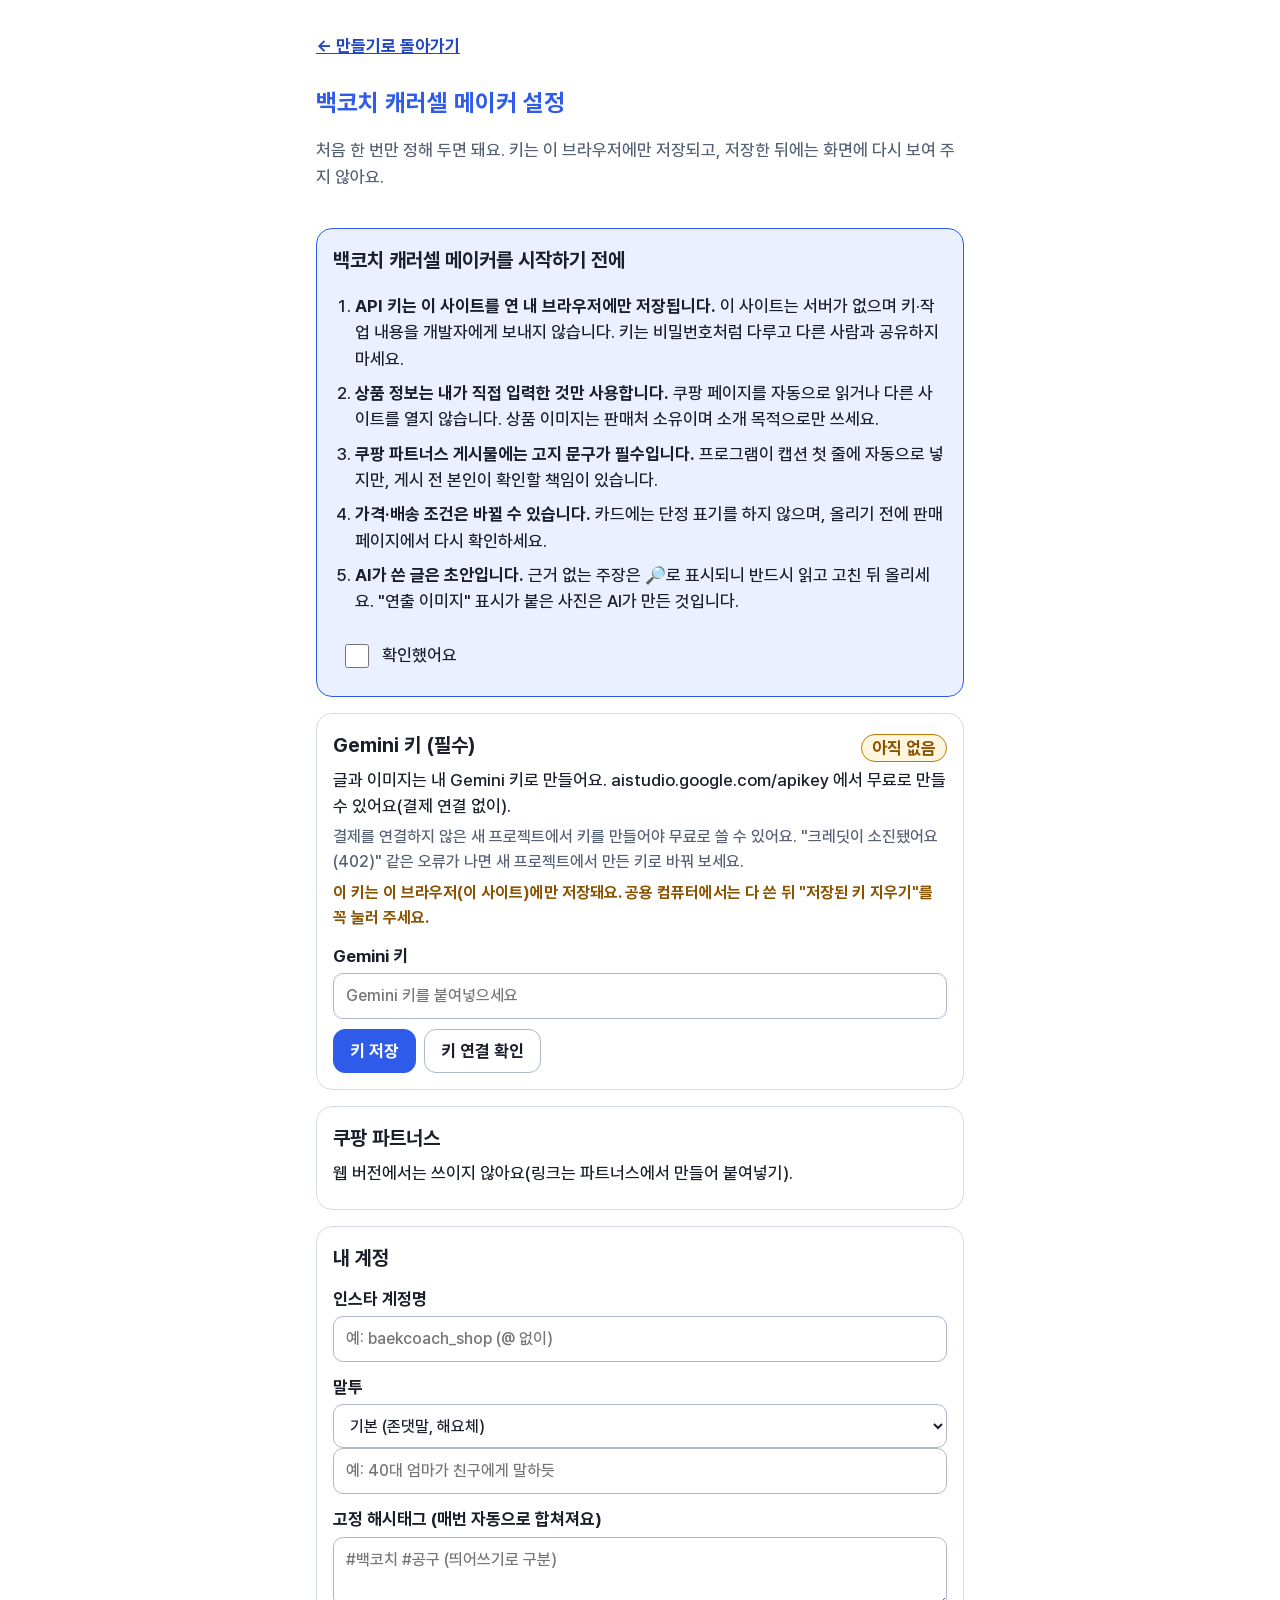
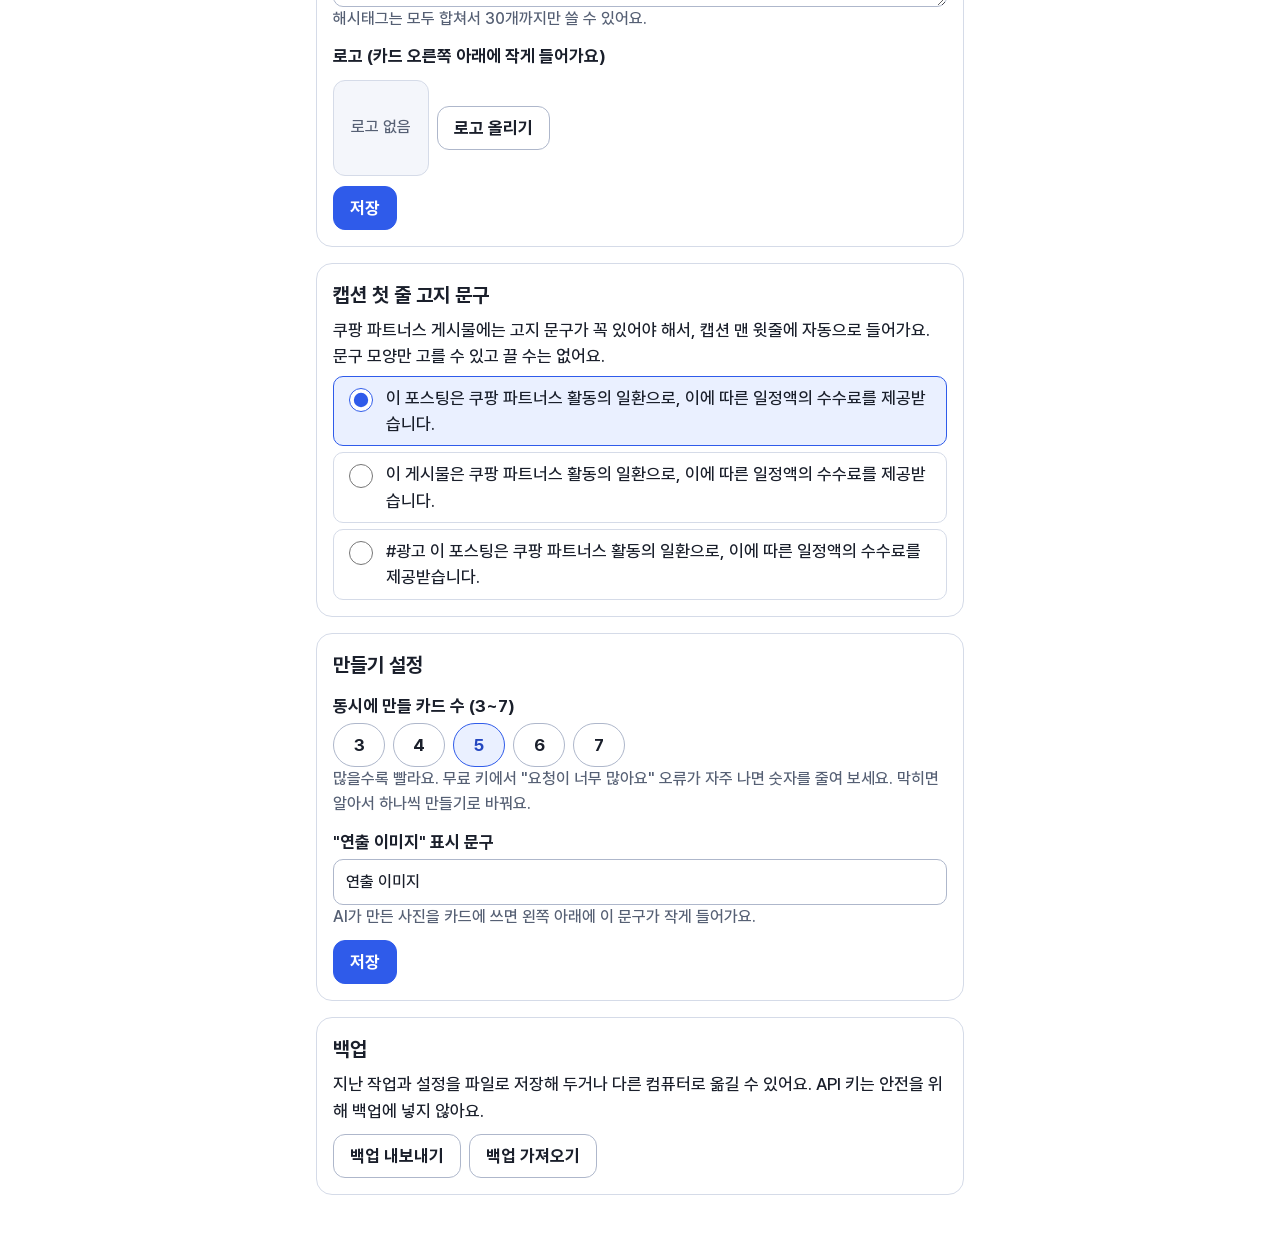
==== settings.html @ 8edfb09d "웹 버전 배포 2026-10-26 15:02" ====
<!doctype html>
<html lang="ko">
<head>
  <meta charset="utf-8">
  <meta name="viewport" content="width=device-width, initial-scale=1">
  <title>백코치 캐러셀 메이커 — 설정</title>
  <meta name="description" content="백코치 캐러셀 메이커 설정: Gemini 키, 계정명, 말투, 고정 해시태그, 백업.">
  <link rel="icon" type="image/png" href="icons/128.png">
  <link rel="stylesheet" href="options.css">
</head>
<body>
  <main id="options">
    <h1>백코치 캐러셀 메이커 설정</h1>
    <p class="muted" id="intro">처음 한 번만 정해 두면 돼요. 키는 이 브라우저에만 저장되고, 저장한 뒤에는 화면에 다시 보여 주지 않아요.</p>
    <div id="alerts" aria-live="assertive"></div>
    <section class="panel" id="notice-section" aria-label="처음 읽어 주세요"></section>
    <section class="panel" id="gemini-section" aria-labelledby="gemini-h"></section>
    <section class="panel" id="coupang-section" aria-labelledby="coupang-h"></section>
    <section class="panel" id="account-section" aria-labelledby="account-h"></section>
    <section class="panel" id="disclosure-section" aria-labelledby="disclosure-h"></section>
    <section class="panel" id="make-section" aria-labelledby="make-h"></section>
    <section class="panel" id="backup-section" aria-labelledby="backup-h"></section>
  </main>
  <script src="chrome-shim.js"></script>
  <script type="module" src="background.js"></script>
  <script type="module" src="options.js"></script>
</body>
</html>
---- options.css ----
/* 옵션 페이지 스타일 — 글자 16px 이상, 버튼 44px 이상, 흰 바탕 + 브랜드색 */
@font-face { font-family: "Pretendard"; font-weight: 500; src: url("fonts/Pretendard-Medium.woff2") format("woff2"); }
@font-face { font-family: "Pretendard"; font-weight: 700; src: url("fonts/Pretendard-Bold.woff2") format("woff2"); }
:root { --brand: #2F5BEA; --brand-dark: #2447c0; --brand-soft: #eaf0ff; --ink: #1a1f2b; --muted: #566074; --line: #d5dbe8; --soft: #f4f6fb; --danger: #b42318; --danger-bg: #fff1f0; --warn: #8a5300; --warn-bg: #fff6e0; --ok: #12703a; --ok-bg: #eaf8ef; }
* { box-sizing: border-box; }
html, body { margin: 0; background: #fff; color: var(--ink); font: 500 17px/1.55 "Pretendard", "Apple SD Gothic Neo", "Malgun Gothic", sans-serif; overflow-wrap: anywhere; }
main { max-width: 680px; margin: 0 auto; padding: 24px 16px 60px; display: flex; flex-direction: column; gap: 16px; }
h1 { font-size: 24px; margin: 0; color: var(--brand); }
h2 { font-size: 20px; margin: 0 0 6px; }
h3 { font-size: 18px; margin: 12px 0 4px; }
p { margin: 0 0 6px; }
button { font: inherit; color: inherit; }
button:focus-visible, input:focus-visible, textarea:focus-visible, select:focus-visible, summary:focus-visible { outline: 3px solid #2F5BEA88; outline-offset: 2px; }
.muted { color: var(--muted); }
.small { font-size: 16px; }
.panel { border: 1.5px solid var(--line); border-radius: 16px; padding: 16px; }
.panel.attention { border-color: var(--brand); background: var(--brand-soft); }
.label { display: block; font-weight: 700; margin: 12px 0 4px; }
.input { display: block; width: 100%; min-height: 44px; padding: 10px 12px; border: 1.5px solid #aeb7cb; border-radius: 10px; font: 500 16px/1.5 "Pretendard", "Apple SD Gothic Neo", "Malgun Gothic", sans-serif; color: var(--ink); background: #fff; }
select.input { padding-right: 8px; }
.btn { display: inline-flex; align-items: center; justify-content: center; min-height: 44px; min-width: 44px; padding: 8px 16px; border: 1.5px solid #aeb7cb; border-radius: 12px; background: #fff; font-weight: 700; cursor: pointer; }
.btn:hover:not(:disabled) { background: var(--soft); }
.btn:disabled { opacity: .55; cursor: not-allowed; }
.btn-primary { background: var(--brand); border-color: var(--brand); color: #fff; }
.btn-primary:hover:not(:disabled) { background: var(--brand-dark); }
.btn-row { display: flex; flex-wrap: wrap; gap: 8px; margin-top: 10px; align-items: center; }
.badge { display: inline-flex; align-items: center; min-height: 28px; padding: 0 10px; border-radius: 999px; font-weight: 700; border: 1.5px solid var(--line); background: var(--soft); }
.badge-ok { color: var(--ok); border-color: var(--ok); background: var(--ok-bg); }
.badge-no { color: var(--warn); border-color: #c77700; background: var(--warn-bg); }
.field-head { display: flex; align-items: center; gap: 10px; justify-content: space-between; flex-wrap: wrap; }
.status { margin-top: 8px; font-weight: 700; }
.status.ok { color: var(--ok); }
.status.bad { color: var(--danger); }
.result-box { margin-top: 10px; padding: 10px 12px; border: 1.5px solid var(--ok); border-radius: 10px; background: var(--ok-bg); }
.error-box { margin-top: 10px; padding: 10px 12px; border: 1.5px solid var(--danger); border-left-width: 6px; border-radius: 10px; background: var(--danger-bg); }
.error-head { display: flex; justify-content: space-between; gap: 8px; align-items: flex-start; }
.error-where { color: var(--muted); }
pre.raw { white-space: pre-wrap; overflow: auto; max-height: 220px; background: #fff; border: 1px solid var(--line); padding: 8px; border-radius: 8px; font: 500 16px/1.4 ui-monospace, Menlo, Consolas, monospace; }
details { margin: 6px 0; }
summary { cursor: pointer; font-weight: 700; min-height: 44px; display: flex; align-items: center; }
.notice-list { padding-left: 22px; display: flex; flex-direction: column; gap: 8px; }
.check-row { display: flex; align-items: center; gap: 10px; min-height: 48px; padding: 4px 8px; border-radius: 10px; cursor: pointer; }
.check-row input[type=checkbox], .check-row input[type=radio] { width: 24px; height: 24px; flex: none; accent-color: var(--brand); }
.radio-list { display: flex; flex-direction: column; gap: 6px; }
.radio-list .check-row { border: 1.5px solid var(--line); align-items: flex-start; padding: 8px 10px; }
.radio-list .check-row:has(input:checked) { border-color: var(--brand); background: var(--brand-soft); }
.seg { display: flex; gap: 8px; flex-wrap: wrap; }
.seg label { display: inline-flex; }
.seg input { position: absolute; opacity: 0; pointer-events: none; }
.seg span { display: inline-flex; align-items: center; justify-content: center; min-width: 52px; min-height: 44px; padding: 6px 14px; border: 1.5px solid #aeb7cb; border-radius: 999px; font-weight: 700; cursor: pointer; }
.seg input:checked + span { background: var(--brand-soft); border-color: var(--brand); color: var(--brand-dark); }
.seg input:focus-visible + span { outline: 3px solid #2F5BEA88; outline-offset: 2px; }
.logo-preview { width: 96px; height: 96px; border: 1.5px solid var(--line); border-radius: 12px; display: flex; align-items: center; justify-content: center; background: var(--soft); overflow: hidden; }
.logo-preview img { max-width: 100%; max-height: 100%; object-fit: contain; }

.back-link { display: inline-flex; align-items: center; min-height: 44px; font-weight: 700; color: var(--brand-dark); }
.warn-line { color: var(--warn); font-weight: 700; margin: 6px 0; }
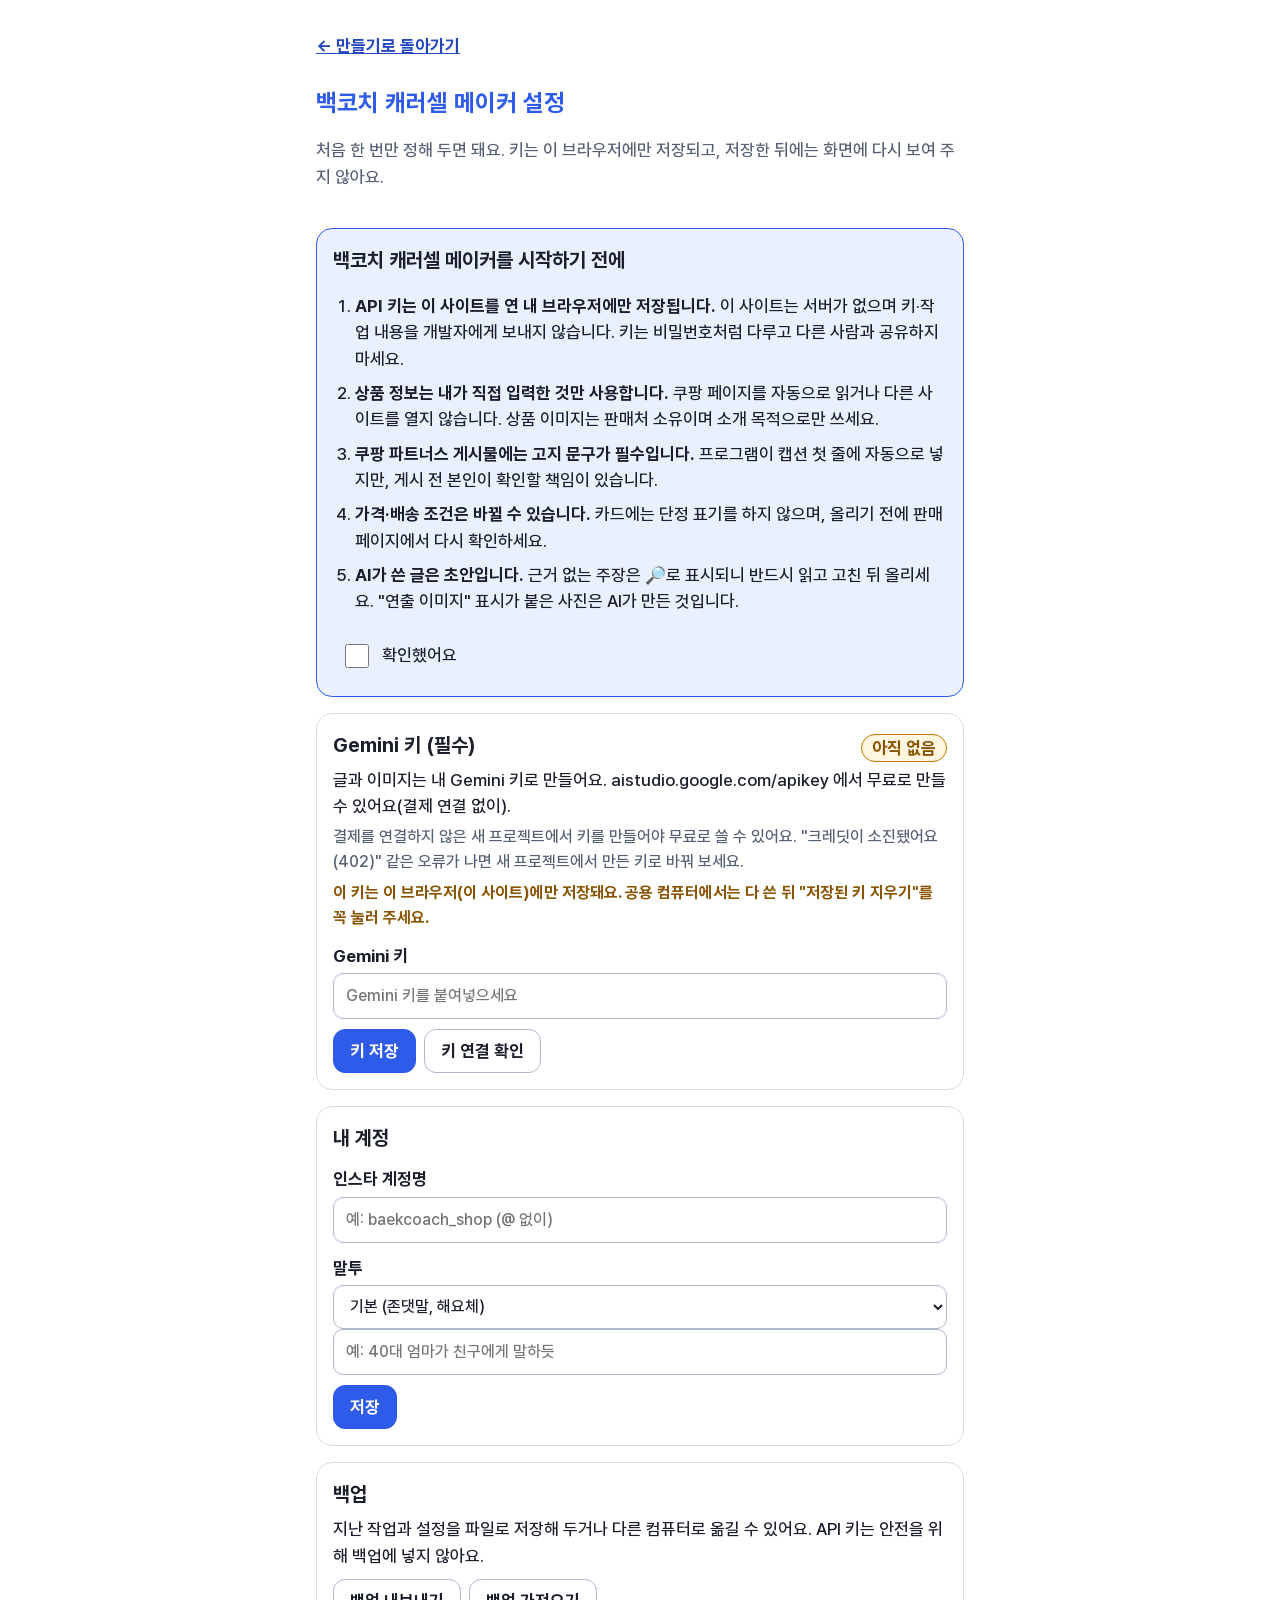
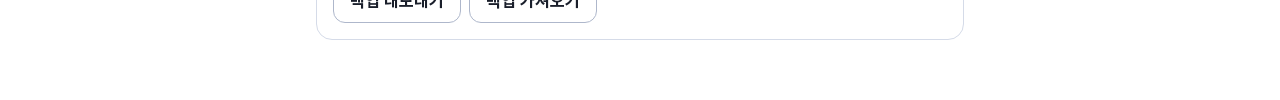
==== commit 743df945: "웹 버전 배포 2026-10-26 18:33" ====
--- a/settings.html
+++ b/settings.html
@@ -15,10 +15,7 @@
     <div id="alerts" aria-live="assertive"></div>
     <section class="panel" id="notice-section" aria-label="처음 읽어 주세요"></section>
     <section class="panel" id="gemini-section" aria-labelledby="gemini-h"></section>
-    <section class="panel" id="coupang-section" aria-labelledby="coupang-h"></section>
     <section class="panel" id="account-section" aria-labelledby="account-h"></section>
-    <section class="panel" id="disclosure-section" aria-labelledby="disclosure-h"></section>
-    <section class="panel" id="make-section" aria-labelledby="make-h"></section>
     <section class="panel" id="backup-section" aria-labelledby="backup-h"></section>
   </main>
   <script src="chrome-shim.js"></script>
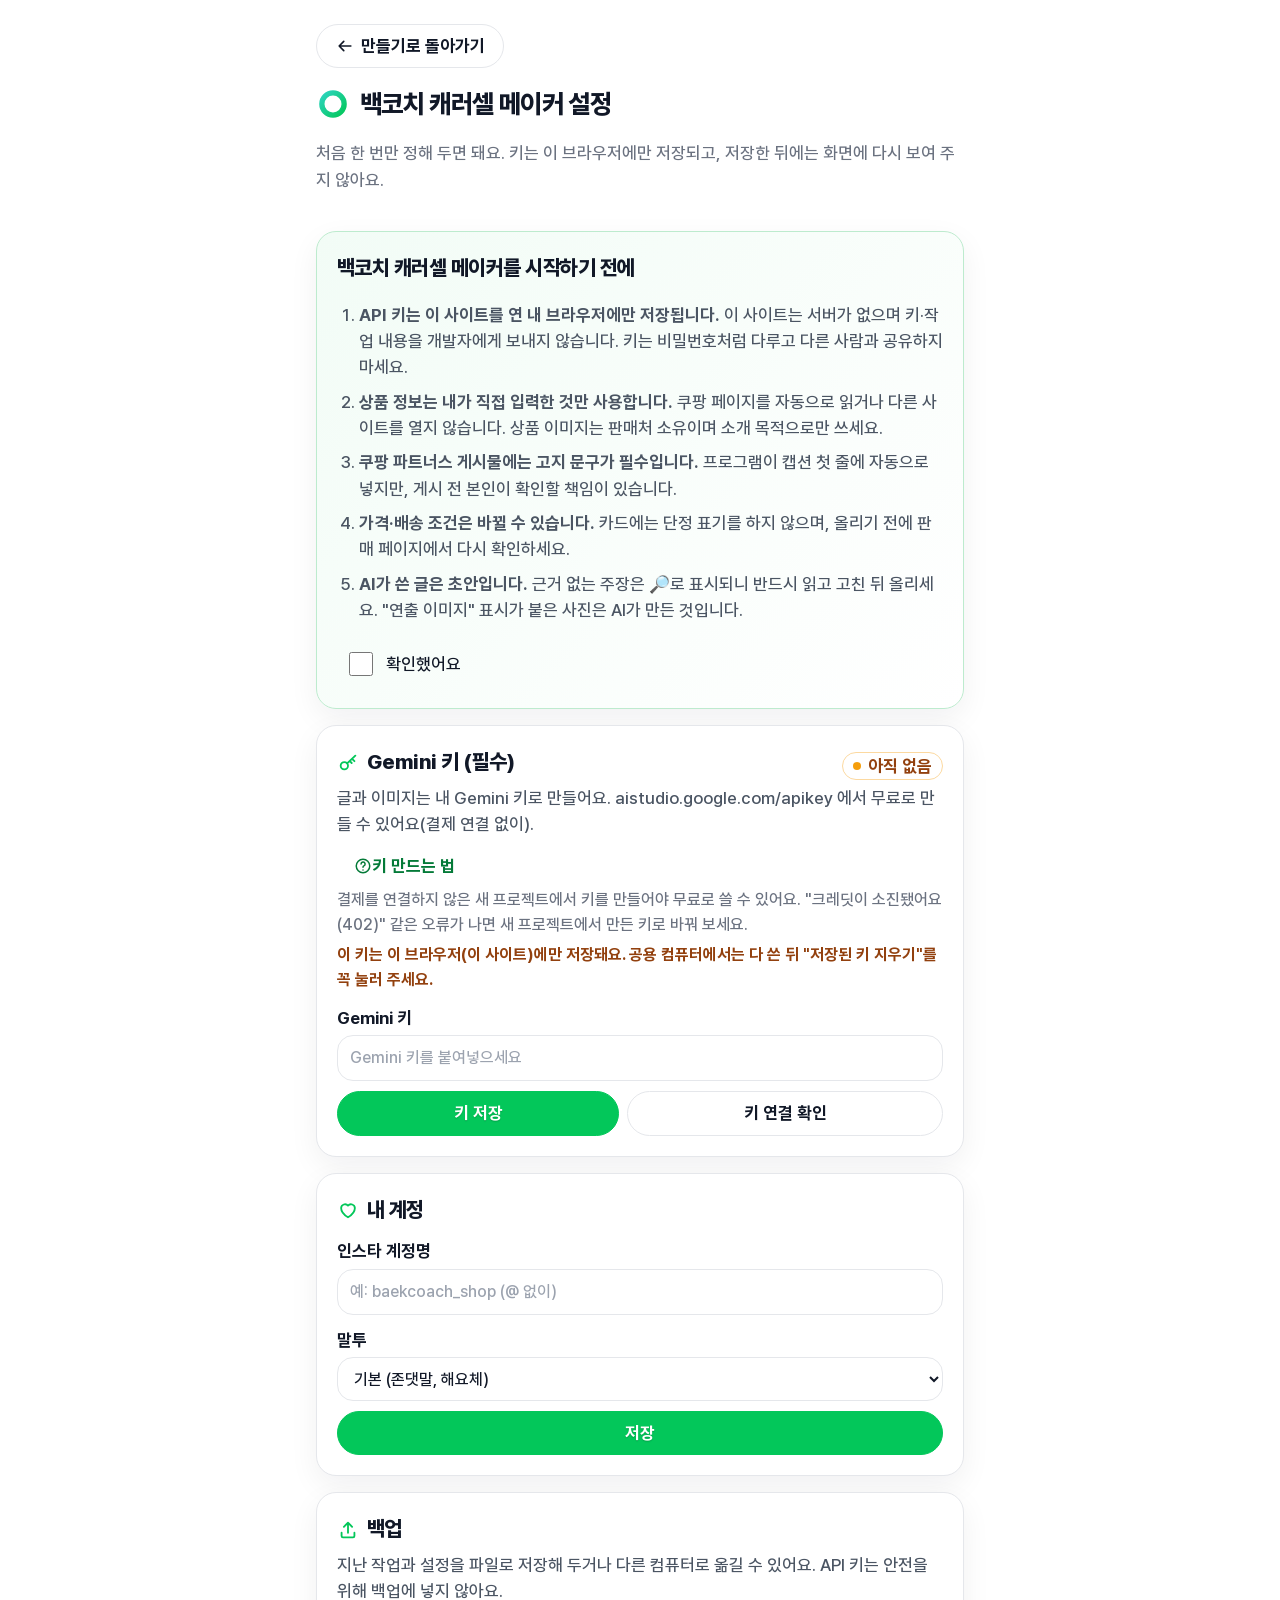
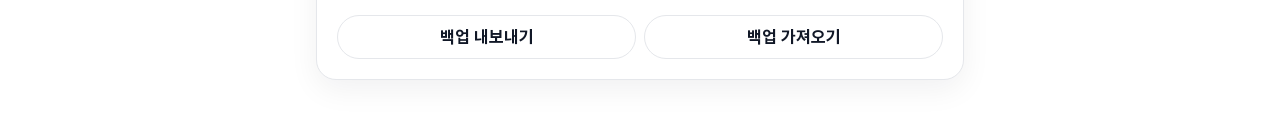
==== commit d57eb420: "웹 버전 배포 2026-10-27 23:01" ====
--- a/settings.html
+++ b/settings.html
@@ -7,6 +7,7 @@
   <meta name="description" content="백코치 캐러셀 메이커 설정: Gemini 키, 계정명, 말투, 고정 해시태그, 백업.">
   <link rel="icon" type="image/png" href="icons/128.png">
   <link rel="stylesheet" href="options.css">
+  <link rel="stylesheet" href="theme.css">
 </head>
 <body>
   <main id="options">
--- a/options.css
+++ b/options.css
@@ -1,9 +1,9 @@
 /* 옵션 페이지 스타일 — 글자 16px 이상, 버튼 44px 이상, 흰 바탕 + 브랜드색 */
-@font-face { font-family: "Pretendard"; font-weight: 500; src: url("fonts/Pretendard-Medium.woff2") format("woff2"); }
-@font-face { font-family: "Pretendard"; font-weight: 700; src: url("fonts/Pretendard-Bold.woff2") format("woff2"); }
+@font-face { font-family: "Pretendard UI"; font-weight: 500; src: url("fonts/Pretendard-Medium-ui.woff2") format("woff2"); }
+@font-face { font-family: "Pretendard UI"; font-weight: 700; src: url("fonts/Pretendard-Bold-ui.woff2") format("woff2"); }
 :root { --brand: #2F5BEA; --brand-dark: #2447c0; --brand-soft: #eaf0ff; --ink: #1a1f2b; --muted: #566074; --line: #d5dbe8; --soft: #f4f6fb; --danger: #b42318; --danger-bg: #fff1f0; --warn: #8a5300; --warn-bg: #fff6e0; --ok: #12703a; --ok-bg: #eaf8ef; }
 * { box-sizing: border-box; }
-html, body { margin: 0; background: #fff; color: var(--ink); font: 500 17px/1.55 "Pretendard", "Apple SD Gothic Neo", "Malgun Gothic", sans-serif; overflow-wrap: anywhere; }
+html, body { margin: 0; background: #fff; color: var(--ink); font: 500 17px/1.55 "Pretendard UI", "Apple SD Gothic Neo", "Malgun Gothic", sans-serif; overflow-wrap: anywhere; }
 main { max-width: 680px; margin: 0 auto; padding: 24px 16px 60px; display: flex; flex-direction: column; gap: 16px; }
 h1 { font-size: 24px; margin: 0; color: var(--brand); }
 h2 { font-size: 20px; margin: 0 0 6px; }
@@ -16,7 +16,7 @@
 .panel { border: 1.5px solid var(--line); border-radius: 16px; padding: 16px; }
 .panel.attention { border-color: var(--brand); background: var(--brand-soft); }
 .label { display: block; font-weight: 700; margin: 12px 0 4px; }
-.input { display: block; width: 100%; min-height: 44px; padding: 10px 12px; border: 1.5px solid #aeb7cb; border-radius: 10px; font: 500 16px/1.5 "Pretendard", "Apple SD Gothic Neo", "Malgun Gothic", sans-serif; color: var(--ink); background: #fff; }
+.input { display: block; width: 100%; min-height: 44px; padding: 10px 12px; border: 1.5px solid #aeb7cb; border-radius: 10px; font: 500 16px/1.5 "Pretendard UI", "Apple SD Gothic Neo", "Malgun Gothic", sans-serif; color: var(--ink); background: #fff; }
 select.input { padding-right: 8px; }
 .btn { display: inline-flex; align-items: center; justify-content: center; min-height: 44px; min-width: 44px; padding: 8px 16px; border: 1.5px solid #aeb7cb; border-radius: 12px; background: #fff; font-weight: 700; cursor: pointer; }
 .btn:hover:not(:disabled) { background: var(--soft); }
@@ -55,3 +55,6 @@
 
 .back-link { display: inline-flex; align-items: center; min-height: 44px; font-weight: 700; color: var(--brand-dark); }
 .warn-line { color: var(--warn); font-weight: 700; margin: 6px 0; }
+
+/* hidden 속성이 .input 등의 display 지정에 덮이지 않게 (말투 "직접 쓰기" 칸이 늘 보이던 문제) */
+[hidden] { display: none !important; }
--- a/theme.css
+++ b/theme.css
@@ -0,0 +1,328 @@
+/* 쇼츠비서 톤 테마 — sidepanel.css / options.css 뒤에 불러서 색·모양·움직임만 덮어쓴다.
+   흰 바탕 + 진한 남색 글씨 + 초록(#03C75A)·청록(#2DD4BF) 포인트, 완전 알약 버튼, 은은한 그림자. 다크 UI 없음. 글자 16px+, 버튼 44px+ 유지. */
+@font-face { font-family: "Pretendard UI"; font-weight: 800; src: url("fonts/Pretendard-ExtraBold-ui.woff2") format("woff2"); }
+
+:root {
+  --ink: #111827; --body: #4B5563; --sub: #6B7280; --line: #E5E7EB; --soft: #F9FAFB; --gray: #F3F4F6;
+  --green: #03C75A; --green-text: #047A38; --green-soft: #E9F9EF; --mint: #2DD4BF; --yellow: #FACC15;
+  --amber: #F59E0B; --amber-soft: #FFFBEB;
+  --muted: #6B7280;
+  --brand: #047A38; --brand-dark: #03602C; --brand-soft: #E9F9EF;   /* 예전 파랑 자리를 초록 톤으로 */
+  --ok: #047A38; --ok-bg: #E9F9EF; --warn: #92400E; --warn-bg: #FFFBEB; --danger: #B42318; --danger-bg: #FEF3F2;
+  --pill: 9999px; --radius: 20px;
+  --shadow: 0 10px 30px rgba(17, 24, 39, .06); --shadow-sm: 0 4px 14px rgba(17, 24, 39, .05);
+}
+html, body { background: #fff; color: var(--ink); }
+a { color: var(--green-text); }
+.muted { color: var(--muted); }
+p, li { color: var(--body); }
+.ico { flex: none; vertical-align: -4px; }
+.btn .ico, .chip .ico, summary .ico { margin-right: 6px; }
+.btn .ico:only-child { margin-right: 0; }
+
+/* 글씨: 제목은 Pretendard 800 + 좁은 자간, 본문 400~500 */
+h1, h2, h3, .mode-name, .style-name, .score-num span:first-child, .hero-title { font-weight: 800; letter-spacing: -0.025em; color: var(--ink); }
+h1 { font-size: 20px; color: var(--ink); }
+h2 { font-size: 21px; }
+h3 { font-size: 18px; }
+summary { font-weight: 700; font-size: 17px; }
+
+/* 강조 문구: 초록→청록 그라데이션 글씨 + 연초록 형광펜 밑줄 */
+.grad { position: relative; display: inline-block; isolation: isolate; background: linear-gradient(to right, #03C75A, #2DD4BF, #03C75A); -webkit-background-clip: text; background-clip: text; color: transparent; -webkit-text-fill-color: transparent; }
+.grad::after { content: ""; position: absolute; left: 0; right: 0; bottom: 2px; height: .34em; background: rgba(3, 199, 90, .3); border-radius: 4px; z-index: -1; }
+
+/* 앱바 */
+.topbar { min-height: 60px; background: rgba(255, 255, 255, .9); border-bottom: 1px solid rgba(17, 24, 39, .06); box-shadow: none; backdrop-filter: blur(10px); -webkit-backdrop-filter: blur(10px); gap: 8px; }
+.brand { display: inline-flex; align-items: center; gap: 8px; min-width: 0; }
+.brand .logo-mark { flex: none; }
+.h1-sub { color: var(--ink); font-size: inherit; }
+.topbar .btn { padding: 0; width: 44px; border-radius: 50%; color: var(--sub); }
+.icon-btn { min-width: 44px; padding: 0; }
+
+/* 배지: 흰 알약 + 연회색 테두리 + 앞의 작은 초록 점 */
+.status-chip, .badge { display: inline-flex; align-items: center; gap: 7px; background: #fff; border: 1px solid var(--line); color: var(--body); border-radius: var(--pill); font-weight: 600; box-shadow: var(--shadow-sm); }
+.status-chip { min-height: 44px; padding: 4px 14px; font-size: 16px; color: var(--ink); }
+.status-chip::before, .badge::before { content: ""; width: 8px; height: 8px; border-radius: 50%; background: var(--green); flex: none; }
+.status-chip[data-level="warn"]::before, .badge-warn::before, .badge-no::before { background: var(--amber); }
+.status-chip[data-level="ok"] { background: #fff; border-color: var(--line); color: var(--ink); }
+.status-chip[data-level="warn"] { background: #fff; border-color: #FCD9A0; color: var(--ink); }
+.badge { min-height: 28px; padding: 0 10px; box-shadow: none; }
+.badge-warn, .badge-no { background: #fff; border-color: #FCD9A0; color: #92400E; }
+.badge-ok { background: #fff; border-color: var(--line); color: var(--green-text); }
+.badge-fact { color: var(--green-text); background: var(--green-soft); border-color: #BDEBCE; }
+.badge-hype { background: var(--amber-soft); color: #92400E; border-color: #FCD9A0; }
+.badge-ok .ico { margin: 0; vertical-align: -3px; }
+
+main { gap: 16px; }
+
+/* 버튼: 완전 알약. 주 행동 = 남색 + 오른쪽 노란 반짝이, 보조 = 초록 또는 흰 바탕 회색 테두리 */
+.btn { border: 1.5px solid var(--line); border-radius: var(--pill); background: #fff; box-shadow: none; color: var(--ink); font-weight: 700; transition: transform .15s ease, box-shadow .15s ease, background .15s, border-color .15s; }
+.btn:hover:not(:disabled) { background: #fff; border-color: #D1D5DB; transform: translateY(-1px); box-shadow: 0 6px 16px rgba(17, 24, 39, .08); }
+.btn:active:not(:disabled) { transform: scale(.97); box-shadow: none; }
+.btn:disabled { opacity: .45; box-shadow: none; }
+.btn-primary { background: var(--green); border-color: var(--green); color: #fff; text-shadow: 0 1px 1px rgba(0, 60, 25, .25); }
+.btn-primary:hover:not(:disabled) { background: #02B452; border-color: #02B452; box-shadow: 0 8px 20px rgba(3, 199, 90, .28); }
+.btn-big, #btn-export, #btn-export-go.btn-primary, #btn-make { background: var(--ink); border-color: var(--ink); color: #fff; text-shadow: none; }
+.btn-big:hover:not(:disabled), #btn-export:hover:not(:disabled), #btn-make:hover:not(:disabled) { background: #1F2937; border-color: #1F2937; box-shadow: 0 10px 24px rgba(17, 24, 39, .22); }
+.btn-big { min-height: 58px; font-size: 18px; padding: 16px 32px; flex-direction: row-reverse; gap: 10px; }
+.btn-export { flex-direction: row-reverse; gap: 10px; padding: 14px 32px; }
+.btn-big .ico, .btn-export .ico { margin: 0; color: var(--yellow); fill: var(--yellow); }
+.btn-warn { background: var(--amber-soft); border-color: #FCD9A0; color: #92400E; }
+.btn-quiet { background: transparent; border-color: transparent; color: var(--green-text); box-shadow: none; }
+.btn-mic { background: #fff; color: var(--green-text); }
+.btn-mic[aria-pressed="true"] { background: var(--green-soft); border-color: var(--green); }
+.btn-row > .btn { flex: 1 1 auto; }
+
+/* 상자·칩·입력 */
+.card { border: 1px solid var(--line); border-radius: var(--radius); box-shadow: var(--shadow); background: #fff; }
+.notice-card { background: var(--green-soft); border-color: #BDEBCE; box-shadow: none; }
+.banner { background: var(--amber-soft); border-color: #FCD9A0; }
+.strip { border-top: 1px solid var(--line); position: relative; overflow: hidden; }
+.strip::before { content: ""; position: absolute; left: 18px; right: 18px; top: 0; height: 3px; border-radius: 0 0 6px 6px; background: linear-gradient(90deg, var(--green), var(--mint)); }
+.thumb, .thumb-btn { border-radius: 16px; background: var(--gray); }
+.thumb-btn[aria-pressed="true"] { border-color: var(--green); }
+.thumb-empty { color: var(--sub); }
+.input { border: 1.5px solid var(--line); border-radius: 16px; background: #fff; color: var(--ink); }
+.input:focus { border-color: var(--green); outline: 3px solid rgba(3, 199, 90, .22); outline-offset: 0; }
+.input::placeholder { color: #9CA3AF; }
+.chip, .tag { display: inline-flex; align-items: center; gap: 6px; min-height: 44px; padding: 6px 16px; border: 1.5px solid transparent; border-radius: var(--pill); background: var(--gray); color: var(--body); font-weight: 600; box-shadow: none; transition: transform .15s, background .15s; }
+.chip:hover { background: #E5E7EB; }
+.chip:active { transform: scale(.96); }
+.chip[aria-pressed="true"] { background: var(--green-soft); border-color: #7ED9A5; color: var(--green-text); box-shadow: none; font-weight: 700; }
+.chip.word[aria-pressed="true"] { background: #FEF08A; border-color: #FACC15; color: var(--ink); }
+.option, .style-btn, .mode-tab, .result-btn, .cover-btn { border: 1.5px solid var(--line); border-radius: 18px; background: #fff; box-shadow: var(--shadow-sm); }
+.option[aria-pressed="true"], .style-btn[aria-pressed="true"] { border-color: var(--green); background: var(--green-soft); }
+.picker { background: var(--soft); border: 1px solid var(--line); border-radius: 18px; }
+details.plain { border: 1px solid var(--line); border-radius: 16px; background: #fff; }
+
+/* 자동 결정 띠 */
+.decide-chip { background: #fff; border: 1.5px solid var(--line); border-radius: 18px; box-shadow: var(--shadow-sm); }
+.decide-chip[aria-expanded="true"] { border-color: var(--green); background: var(--green-soft); }
+.decide-chip.static { background: var(--soft); }
+.chip-k { color: var(--sub); }
+.chip-v { font-weight: 800; letter-spacing: -0.02em; color: var(--ink); }
+
+/* 안내·오류 */
+.notices li.notice-mock { background: var(--amber-soft); border-radius: 14px; }
+.error-box { border-radius: 16px; background: var(--danger-bg); }
+.warn-box { border-radius: 16px; background: var(--warn-bg); border-color: #FCD9A0; }
+.ok-box { border-radius: 16px; background: var(--green-soft); border-color: #7ED9A5; }
+.warn-line { color: #92400E; }
+.ok-line { color: var(--green-text); }
+.progress { height: 12px; background: var(--gray); border: 0; }
+.progress-bar { background: linear-gradient(90deg, var(--green), var(--mint)); }
+
+/* 폰 프레임: 카드 도착 시 은은한 페이드업 */
+body[data-streaming="1"] .bcpf-canvas { animation: fade-up .38s ease-out both; }
+@keyframes fade-up { from { opacity: 0; transform: translateY(10px); } to { opacity: 1; transform: none; } }
+#phone .bcpf { border-radius: 28px; border: 1px solid var(--line); box-shadow: var(--shadow); }
+
+/* 하단 시트: 아이콘 + 라벨 탭바 (알약 묶음) */
+#sheet { background: #fff; border-radius: 24px; padding: 0 14px 6px; box-shadow: var(--shadow); border: 1px solid var(--line); }
+.tabs { top: 60px; gap: 4px; padding: 8px; margin: 10px 0 0; background: var(--gray); border-bottom: 0; border-radius: var(--pill); }
+.tabs [role=tab] { display: flex; flex-direction: row; align-items: center; justify-content: center; gap: 6px; min-height: 44px; border: 0; border-radius: var(--pill); color: var(--sub); font-size: 16px; font-weight: 700; letter-spacing: -0.02em; transition: background .15s, color .15s, transform .12s; }
+.tabs [role=tab] .ico { color: var(--sub); }
+.tabs [role=tab]:active { transform: scale(.97); }
+.tabs [role=tab][aria-selected="true"] { background: #fff; color: var(--ink); border: 0; box-shadow: 0 2px 8px rgba(17, 24, 39, .1); }
+.tabs [role=tab][aria-selected="true"] .ico { color: var(--green); }
+[role=tabpanel]:not([hidden]) { animation: fade-up .24s ease both; }
+.group { border-top: 1px solid var(--line); }
+.group h3 { display: flex; align-items: center; gap: 8px; }
+.group h3 .ico { color: var(--green); }
+.score-card { border: 1px solid #BDEBCE; background: linear-gradient(135deg, #F2FCF6, #fff); border-radius: 20px; }
+.score-num span:first-child { color: var(--ink); }
+.issue { border: 1.5px solid #FCD9A0; border-radius: 18px; background: var(--amber-soft); }
+.check-item { border-radius: 16px; }
+.check-item.bad { border-color: #FCD9A0; background: var(--amber-soft); }
+
+/* 하단 입력줄 */
+.dock { background: rgba(255, 255, 255, .96); border-top: 1px solid var(--line); border-radius: 22px 22px 0 0; box-shadow: 0 -10px 30px rgba(17, 24, 39, .06); backdrop-filter: blur(10px); }
+.chat-form .input { border-radius: var(--pill); }
+.bubble { border-radius: 20px; }
+.bubble-user { background: var(--green-soft); }
+.bubble-assistant { background: var(--gray); }
+
+/* 겹쳐 열리는 시트·토스트 */
+.overlay { background: rgba(17, 24, 39, .45); }
+.sheet { border-radius: 24px 24px 0 0; background: #fff; }
+.sheet-head { border-bottom: 1px solid var(--line); border-radius: 24px 24px 0 0; }
+.toast { border-radius: var(--pill); background: var(--ink); }
+.toast-warn { background: #92400E; }
+
+/* 시작 화면: 히어로(은은한 파스텔 빛 번짐은 여기 뒤에만) + 버전 선택 */
+#hero { position: relative; text-align: center; padding: 22px 8px 6px; overflow: hidden; border-radius: 28px; isolation: isolate; }
+#hero::before, #hero::after { content: ""; position: absolute; z-index: -1; border-radius: 50%; filter: blur(46px); opacity: .55; }
+#hero::before { width: 220px; height: 160px; left: -50px; top: -30px; background: radial-gradient(circle, #FBCFE8, transparent 70%); }
+#hero::after { width: 240px; height: 170px; right: -60px; top: 10px; background: radial-gradient(circle, #BBF7D0, transparent 70%); }
+#hero .hero-blob { position: absolute; z-index: -1; width: 200px; height: 120px; left: 30%; top: -40px; border-radius: 50%; filter: blur(46px); opacity: .5; background: radial-gradient(circle, #FEF08A, transparent 70%); }
+.hero-title { font-size: 30px; line-height: 1.25; margin: 0 0 12px; }
+.hero-tags { display: flex; flex-wrap: wrap; justify-content: center; gap: 8px; padding-bottom: 8px; }
+.tag { min-height: 36px; padding: 4px 14px; background: var(--green-soft); color: var(--green-text); font-size: 16px; font-weight: 700; }
+.tag .ico { color: var(--green); margin: 0; }
+.mode-tabs { gap: 12px; }
+.mode-tab { min-height: 168px; padding: 16px 10px 14px; border-radius: 20px; box-shadow: var(--shadow); transition: transform .15s ease, box-shadow .15s ease, border-color .15s; }
+.mode-tab:hover { transform: translateY(-2px); }
+.mode-tab:active { transform: scale(.98); }
+.mode-tab[aria-selected="true"] { border-color: var(--green); background: #fff; box-shadow: 0 0 0 3px rgba(3, 199, 90, .18), var(--shadow); }
+.mode-name { font-size: 19px; color: var(--ink); }
+.mode-desc { color: var(--sub); }
+.mode-ex { width: 60px; height: 75px; border-radius: 14px; box-shadow: 0 8px 18px rgba(17, 24, 39, .14); }
+.ex-cardnews { background: #fff; border: 1px solid var(--line); }
+.ex-title { background: var(--ink); }
+.ex-chip { background: var(--green); }
+.h-ico { color: var(--green); margin-right: 6px; vertical-align: -4px; }
+.style-preview { border-radius: 14px; }
+.photo-item { border-radius: 16px; border-color: var(--line); background: #fff; }
+.photo-item:first-child { border-color: var(--green); background: var(--green-soft); }
+.photo-btns .btn { padding: 0; width: 44px; }
+.photo-btns .btn[data-act=remove] { width: auto; padding: 0 14px; }
+.check-row { border-radius: 14px; }
+.check-row input { accent-color: var(--green); }
+
+/* 글씨체 고르기: 가로로 밀어 보는 칩 */
+.font-scroll { display: flex; gap: 10px; overflow-x: auto; padding: 4px 2px 12px; margin: 6px -2px 0; scroll-snap-type: x proximity; -webkit-overflow-scrolling: touch; }
+.font-chip { position: relative; flex: none; width: 132px; min-height: 96px; display: flex; flex-direction: column; align-items: flex-start; gap: 2px; padding: 10px 12px; text-align: left; border: 1.5px solid var(--line); border-radius: 18px; background: #fff; box-shadow: var(--shadow-sm); cursor: pointer; scroll-snap-align: start; transition: transform .15s ease, box-shadow .15s ease; }
+.font-chip:hover { transform: translateY(-1px); box-shadow: 0 8px 18px rgba(17, 24, 39, .08); }
+.font-chip:active { transform: scale(.97); }
+.font-chip[aria-pressed="true"] { border-color: var(--green); background: var(--green-soft); }
+.font-sample { font-size: 22px; line-height: 1.25; white-space: nowrap; color: var(--ink); }
+.font-name { font-size: 16px; font-weight: 700; color: var(--ink); }
+.font-desc { font-size: 16px; color: var(--sub); line-height: 1.25; }
+.font-skel { display: none; position: absolute; left: 12px; right: 12px; top: 14px; height: 26px; border-radius: 10px; background: linear-gradient(100deg, #F3F4F6 30%, #fff 50%, #F3F4F6 70%); background-size: 300% 100%; animation: skel 1.3s linear infinite; }
+.font-chip.loading .font-skel { display: block; }
+.font-chip.loading .font-sample { visibility: hidden; }
+@keyframes skel { from { background-position: 100% 0; } to { background-position: -100% 0; } }
+
+/* 웹 2단·넓은 여백 */
+@media (min-width: 1040px) { .web .tabs { top: 60px; } .web main { padding-top: 24px; } .hero-title { font-size: 40px; } }
+.web .topbar, .web .dock { background: rgba(255, 255, 255, .92); }
+
+/* 움직임 끄기 */
+@media (prefers-reduced-motion: reduce) {
+  *, *::before, *::after { animation: none !important; transition: none !important; }
+  .btn:hover, .btn:active, .chip:active, .mode-tab:hover, .mode-tab:active, .font-chip:hover, .font-chip:active { transform: none !important; }
+}
+#modebar:empty, #strip:empty, #notices:empty, #banner:empty, #hero:empty { display: none; }
+
+/* ───── 설정 화면(options.html) ───── */
+#options > h1 { font-size: 26px; display: flex; align-items: center; gap: 10px; }
+#options .panel { border: 1px solid var(--line); border-radius: var(--radius); background: #fff; box-shadow: var(--shadow); padding: 20px; }
+#options .panel.attention { background: linear-gradient(135deg, #F2FCF6, #fff); border-color: #BDEBCE; }
+#options .panel h2 { display: flex; align-items: center; gap: 8px; }
+#options .panel h2 .ico { color: var(--green); }
+.back-link { display: inline-flex; align-items: center; gap: 6px; min-height: 44px; padding: 0 18px; border-radius: var(--pill); background: #fff; border: 1.5px solid var(--line); color: var(--ink); text-decoration: none; font-weight: 700; align-self: flex-start; transition: transform .15s, box-shadow .15s; }
+.back-link:hover { transform: translateY(-1px); box-shadow: 0 6px 16px rgba(17, 24, 39, .08); }
+.result-box { border-radius: 16px; border-color: #7ED9A5; background: var(--green-soft); }
+.seg span { border-radius: var(--pill); border: 1.5px solid transparent; background: var(--gray); color: var(--body); }
+.seg input:checked + span { background: var(--green-soft); border-color: #7ED9A5; color: var(--green-text); }
+.radio-list .check-row { border: 1.5px solid var(--line); border-radius: 16px; }
+.radio-list .check-row:has(input:checked) { border-color: var(--green); background: var(--green-soft); }
+.logo-preview { border-radius: 16px; border: 1.5px dashed #D1D5DB; background: var(--soft); }
+#options .btn-primary { background: var(--green); border-color: var(--green); }
+
+/* ───── 깔끔하게: 접힌 영역 · 작은 링크 ───── */
+.help-btn { width: auto !important; border-radius: var(--pill) !important; padding: 0 14px !important; gap: 6px; color: var(--ink) !important; font-weight: 700; }
+.help-btn .ico { margin: 0; color: var(--green); }
+@media (max-width: 400px) { .help-label { display: none; } .help-btn { width: 44px !important; padding: 0 !important; } }
+.topbar:has(#status-chip:not([hidden])) .help-label { display: none; }
+.topbar:has(#status-chip:not([hidden])) .help-btn { width: 44px !important; padding: 0 !important; }
+.more { border: 1px dashed #D1D5DB; border-radius: 20px; background: transparent; padding: 0 14px; }
+.more > summary { min-height: 48px; display: flex; align-items: center; gap: 8px; color: var(--body); font-weight: 700; list-style: none; cursor: pointer; }
+.more > summary::-webkit-details-marker { display: none; }
+.more > summary .ico { color: var(--green); }
+.more > summary::after { content: ""; margin-left: auto; width: 10px; height: 10px; border-right: 2px solid var(--sub); border-bottom: 2px solid var(--sub); transform: rotate(45deg) translate(-2px, -2px); transition: transform .2s; }
+.more[open] > summary::after { transform: rotate(-135deg); }
+.more[open] { background: var(--soft); border-style: solid; border-color: var(--line); padding-bottom: 12px; }
+.more-body { display: flex; flex-direction: column; gap: 12px; }
+.more-body .card { box-shadow: none; }
+.link-btn { display: inline-flex; align-items: center; justify-content: center; gap: 6px; min-height: 44px; padding: 0 12px; background: none; border: 0; color: var(--sub); font-weight: 600; text-decoration: underline; text-underline-offset: 3px; cursor: pointer; align-self: center; text-align: center; }
+.link-btn:hover { color: var(--ink); }
+.strip-actions .btn { border-color: transparent; background: var(--gray); color: var(--body); font-weight: 600; }
+
+/* 결과 화면: 접는 섹션 카드 */
+.fold { border: 1px solid var(--line); border-radius: 18px; margin: 10px 0; background: #fff; }
+.fold > summary { min-height: 52px; padding: 0 14px; display: flex; align-items: center; gap: 8px; list-style: none; cursor: pointer; font-weight: 800; letter-spacing: -0.02em; font-size: 17px; color: var(--ink); }
+.fold > summary::-webkit-details-marker { display: none; }
+.fold > summary .ico { color: var(--green); }
+.fold > summary::after { content: ""; margin-left: auto; width: 9px; height: 9px; border-right: 2px solid var(--sub); border-bottom: 2px solid var(--sub); transform: rotate(45deg) translate(-2px, -2px); transition: transform .2s; }
+.fold[open] > summary::after { transform: rotate(-135deg); }
+.fold-body { padding: 0 14px 14px; }
+.fold-body > h3:first-child { display: none; }
+
+/* 첫 방문 3단계 띠 */
+.guide-band { background: linear-gradient(135deg, #F2FCF6, #fff); border-color: #BDEBCE; padding: 14px; box-shadow: none; }
+.band-head { display: flex; align-items: center; justify-content: space-between; gap: 8px; }
+.band-close { min-width: 44px; padding: 0; color: var(--sub); }
+.band-steps { display: flex; align-items: flex-start; justify-content: space-between; gap: 4px; margin: 8px 0 10px; }
+.band-step { flex: 1 1 0; min-width: 0; display: flex; flex-direction: column; align-items: center; gap: 6px; text-align: center; }
+.band-no { width: 36px; height: 36px; border-radius: 50%; display: inline-flex; align-items: center; justify-content: center; background: var(--green); color: #fff; font-weight: 800; }
+.band-txt { font-weight: 700; color: var(--ink); line-height: 1.3; }
+.band-arrow { color: var(--sub); margin-top: 8px; flex: none; }
+
+/* 사용 방법 모달 */
+.pill-badge { display: inline-flex; align-items: center; gap: 7px; min-height: 32px; padding: 0 14px; background: #fff; border: 1px solid var(--line); border-radius: var(--pill); font-weight: 700; box-shadow: var(--shadow-sm); }
+.pill-badge::before { content: ""; width: 8px; height: 8px; border-radius: 50%; background: var(--green); }
+.guide-body { gap: 4px; }
+.guide-title { font-size: 28px; line-height: 1.3; text-align: center; margin: 6px 0 8px; }
+.guide-sub { text-align: center; color: var(--sub); margin-bottom: 8px; }
+.guide-h { margin: 18px 0 8px; font-size: 19px; }
+.qs-grid { display: grid; gap: 10px; grid-template-columns: 1fr; }
+.qs-card { position: relative; display: flex; flex-direction: column; gap: 2px; padding: 16px; border: 1px solid var(--line); border-radius: 20px; background: #fff; box-shadow: var(--shadow-sm); }
+.qs-icon { width: 48px; height: 48px; border-radius: 50%; display: inline-flex; align-items: center; justify-content: center; margin-bottom: 6px; }
+.qs-green .qs-icon { background: var(--green-soft); color: var(--green-text); }
+.qs-sky .qs-icon { background: #E0F2FE; color: #0369A1; }
+.qs-yellow .qs-icon { background: #FEF9C3; color: #854D0E; }
+.qs-step { color: var(--sub); font-size: 16px; font-weight: 700; letter-spacing: .04em; }
+.qs-title { font-size: 18px; font-weight: 800; letter-spacing: -0.02em; color: var(--ink); }
+.qs-line { color: var(--sub); }
+.qs-done { position: absolute; top: 14px; right: 14px; padding: 2px 12px; border-radius: var(--pill); background: var(--green); color: #fff; font-weight: 800; }
+.guide-steps { list-style: none; padding: 0; margin: 0; display: flex; flex-direction: column; gap: 10px; }
+.guide-step { display: grid; grid-template-columns: 36px 1fr; gap: 4px 12px; align-items: start; padding: 14px; border: 1px solid var(--line); border-radius: 18px; background: #fff; }
+.guide-no { width: 36px; height: 36px; border-radius: 50%; display: inline-flex; align-items: center; justify-content: center; background: var(--green-soft); color: var(--green-text); font-weight: 800; }
+.guide-step-text strong { color: var(--ink); font-weight: 800; }
+.guide-step-text p { margin-top: 2px; color: var(--body); }
+.guide-step .mini { grid-column: 2; }
+.faq-list { display: flex; flex-direction: column; gap: 8px; padding-bottom: 12px; }
+.faq { border: 1px solid var(--line); border-radius: 16px; padding: 0 14px; background: #fff; }
+.faq > summary { min-height: 52px; font-weight: 700; color: var(--ink); }
+.faq p { padding-bottom: 12px; color: var(--body); }
+
+/* 단계 옆 작은 화면 도식 (CSS 도형) */
+.mini { position: relative; display: flex; align-items: center; gap: 6px; width: 140px; height: 64px; padding: 8px; border-radius: 14px; background: var(--soft); border: 1px solid var(--line); overflow: hidden; }
+.mini i { display: block; border-radius: 6px; background: #D1D5DB; }
+.mini .m-input { flex: 1; height: 14px; background: #fff; border: 1.5px solid #D1D5DB; }
+.mini .m-pill { width: 40px; height: 18px; border-radius: 9px; background: var(--green); }
+.mini .m-pill.m-navy { background: var(--ink); }
+.mini .m-short { flex: 0 0 40px; }
+.mini-make, .mini-link { flex-wrap: wrap; align-content: center; }
+.mini-make .m-input, .mini-link .m-input { flex: 1 1 100%; }
+.mini .m-card { flex: 1; height: 40px; background: #fff; border: 1.5px solid #D1D5DB; border-radius: 8px; }
+.mini .m-card.m-on { border-color: var(--green); background: var(--green-soft); }
+.mini .m-phone { width: 34px; height: 44px; background: linear-gradient(160deg, #7dd3fc, #fde68a); border-radius: 6px; }
+.mini .m-tabs { flex: 1; height: 16px; border-radius: 8px; background: #E5E7EB; }
+.mini .m-score { width: 38px; height: 38px; border-radius: 50%; background: var(--green-soft); border: 4px solid var(--green); }
+.mini .m-flag { flex: 1; height: 26px; background: var(--amber-soft); border: 1.5px solid #FCD9A0; }
+.mini .m-cap { flex: 1 1 100%; height: 22px; background: #fff; border: 1.5px solid #D1D5DB; border-left: 6px solid var(--green); }
+.mini .m-zip { width: 36px; height: 40px; background: #FEF08A; border-radius: 6px; }
+.mini .m-arrow { width: 30px; height: 6px; background: var(--ink); border-radius: 3px; }
+
+/* 겹쳐 열리는 시트(모달): 공통 배치 + 넓은 화면에서는 가운데 창 */
+.overlay { position: fixed; inset: 0; z-index: 60; display: flex; align-items: flex-end; justify-content: center; }
+.overlay[hidden] { display: none; }
+.sheet { width: 100%; max-width: 504px; max-height: 94vh; display: flex; flex-direction: column; background: #fff; }
+.sheet-head { display: flex; align-items: center; justify-content: space-between; gap: 8px; padding: 12px 16px; }
+.sheet-body { overflow: auto; padding: 12px 16px 24px; display: flex; flex-direction: column; gap: 8px; }
+body.overlay-open { overflow: hidden; }
+.guide-sheet { max-width: 640px; }
+@media (min-width: 900px) {
+  .overlay { align-items: center; padding: 24px; }
+  .sheet { border-radius: 28px; max-height: 88vh; box-shadow: 0 30px 80px rgba(17, 24, 39, .3); }
+  .sheet-head { border-radius: 28px 28px 0 0; }
+  .qs-grid { grid-template-columns: repeat(3, minmax(0, 1fr)); }
+  .guide-step { grid-template-columns: 36px 1fr 150px; align-items: center; }
+  .guide-step .mini { grid-column: 3; }
+  .guide-sheet { max-width: 760px; }
+  .guide-title { font-size: 34px; }
+}
+
+@media (max-width: 460px) { .topbar:has(#status-chip:not([hidden])) .brand-text { display: none; } }
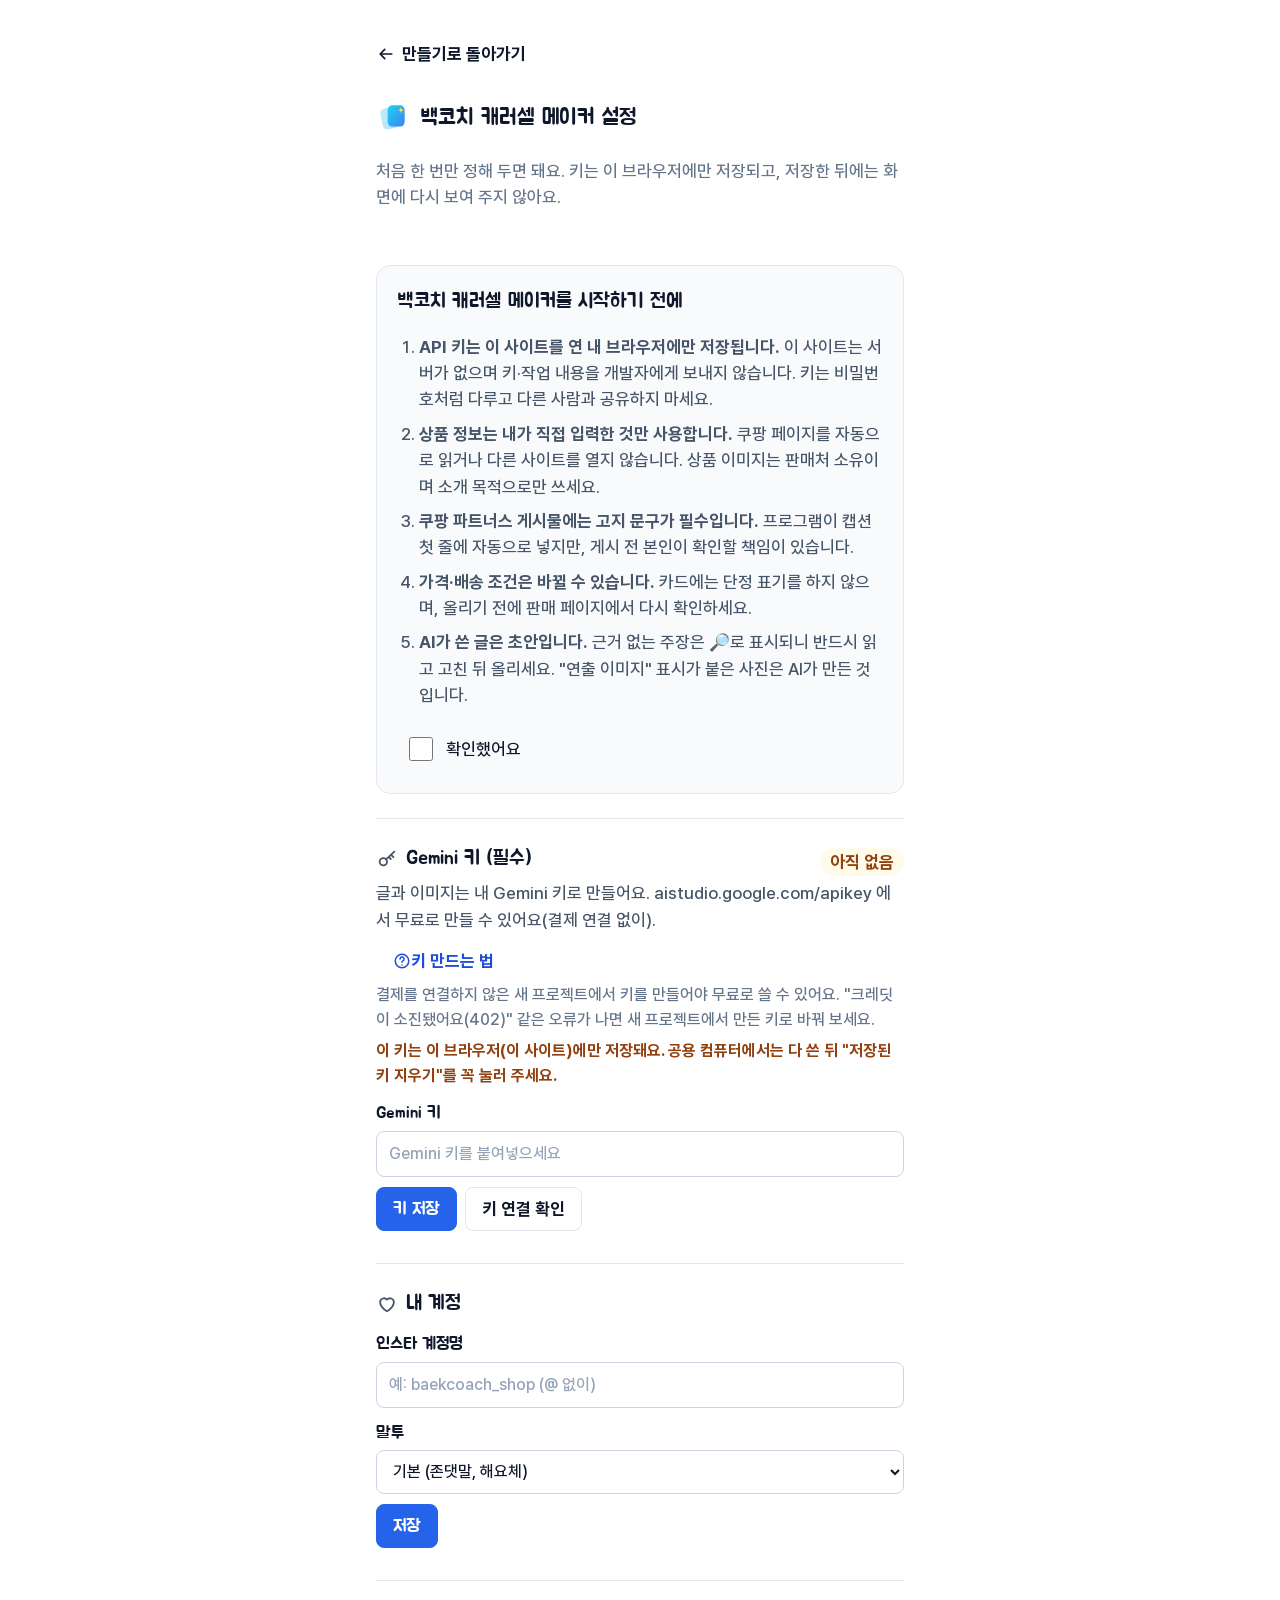
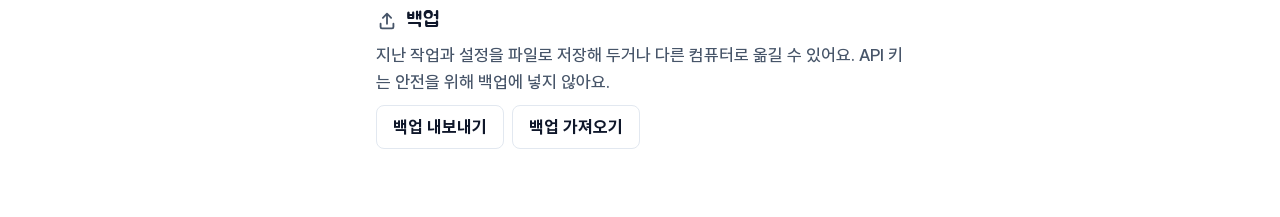
==== commit c18ec10a: "웹 버전 배포 2026-10-28 13:57" ====
--- a/settings.html
+++ b/settings.html
@@ -8,6 +8,7 @@
   <link rel="icon" type="image/png" href="icons/128.png">
   <link rel="stylesheet" href="options.css">
   <link rel="stylesheet" href="theme.css">
+  <link rel="stylesheet" href="lib/phone-frame.css">
 </head>
 <body>
   <main id="options">
--- a/theme.css
+++ b/theme.css
@@ -1,184 +1,37 @@
-/* 쇼츠비서 톤 테마 — sidepanel.css / options.css 뒤에 불러서 색·모양·움직임만 덮어쓴다.
-   흰 바탕 + 진한 남색 글씨 + 초록(#03C75A)·청록(#2DD4BF) 포인트, 완전 알약 버튼, 은은한 그림자. 다크 UI 없음. 글자 16px+, 버튼 44px+ 유지. */
-@font-face { font-family: "Pretendard UI"; font-weight: 800; src: url("fonts/Pretendard-ExtraBold-ui.woff2") format("woff2"); }
+/* 차분한 앱 테마 (2026-10-28 재설계) — sidepanel.css / options.css 뒤에 불러 색·모양만 덮어쓴다.
+   원칙: 눈에 띄는 것은 하나(첫 카드 미리보기·주 버튼), 나머지는 조용하게. 강조색은 파랑 #2563EB 하나. 구분은 상자 대신 여백과 1px 실선.
+   Pretendard UI 한 가족(500/700, 800 쓰지 않음), 제목 자간 -0.02em. 둥근 정도: 입력·작은 버튼 8px · 시트·미리보기 14px · 알약은 주 버튼과 세그먼트만.
+   그림자는 미리보기와 떠 있는 시트에만. 움직임은 카드 도착 페이드 하나. 글자 16px+, 버튼 44px+, 키보드 포커스 2px 파랑. */
 
 :root {
-  --ink: #111827; --body: #4B5563; --sub: #6B7280; --line: #E5E7EB; --soft: #F9FAFB; --gray: #F3F4F6;
-  --green: #03C75A; --green-text: #047A38; --green-soft: #E9F9EF; --mint: #2DD4BF; --yellow: #FACC15;
-  --amber: #F59E0B; --amber-soft: #FFFBEB;
-  --muted: #6B7280;
-  --brand: #047A38; --brand-dark: #03602C; --brand-soft: #E9F9EF;   /* 예전 파랑 자리를 초록 톤으로 */
-  --ok: #047A38; --ok-bg: #E9F9EF; --warn: #92400E; --warn-bg: #FFFBEB; --danger: #B42318; --danger-bg: #FEF3F2;
-  --pill: 9999px; --radius: 20px;
-  --shadow: 0 10px 30px rgba(17, 24, 39, .06); --shadow-sm: 0 4px 14px rgba(17, 24, 39, .05);
+  --ink: #0F172A; --body: #475569; --sub: #64748B; --line: #E2E8F0; --zone: #F8FAFC; --track: #F1F5F9;
+  --blue: #2563EB; --blue-dark: #1D4ED8; --blue-soft: #EFF6FF;
+  --teal: #0E7490; --amber: #B45309; --amber-soft: #FFFBEB; --red: #DC2626; --danger: #B42318; --danger-bg: #FEF3F2;
+  /* 예전 이름(다른 CSS·JS 인라인이 아직 쓰는 것)은 새 값으로 연결 */
+  --green: #2563EB; --green-text: #1D4ED8; --green-soft: #EFF6FF; --mint: #0E7490; --soft: #F8FAFC; --gray: #F1F5F9; --muted: #64748B;
+  --brand: #1D4ED8; --brand-dark: #1E40AF; --brand-soft: #EFF6FF; --ok: #0E7490; --ok-bg: #ECFEFF; --warn: #92400E; --warn-bg: #FFFBEB;
+  --pill: 9999px; --r-input: 8px; --r-sheet: 14px;
+  --shadow-1: 0 1px 3px rgba(15, 23, 42, .12);
+  --shadow-float: 0 12px 32px rgba(15, 23, 42, .14);
 }
 html, body { background: #fff; color: var(--ink); }
-a { color: var(--green-text); }
-.muted { color: var(--muted); }
 p, li { color: var(--body); }
+a { color: var(--blue-dark); }
+.muted { color: var(--sub); }
 .ico { flex: none; vertical-align: -4px; }
-.btn .ico, .chip .ico, summary .ico { margin-right: 6px; }
+.btn .ico, summary .ico { margin-right: 6px; }
 .btn .ico:only-child { margin-right: 0; }
-
-/* 글씨: 제목은 Pretendard 800 + 좁은 자간, 본문 400~500 */
-h1, h2, h3, .mode-name, .style-name, .score-num span:first-child, .hero-title { font-weight: 800; letter-spacing: -0.025em; color: var(--ink); }
-h1 { font-size: 20px; color: var(--ink); }
-h2 { font-size: 21px; }
-h3 { font-size: 18px; }
-summary { font-weight: 700; font-size: 17px; }
-
-/* 강조 문구: 초록→청록 그라데이션 글씨 + 연초록 형광펜 밑줄 */
-.grad { position: relative; display: inline-block; isolation: isolate; background: linear-gradient(to right, #03C75A, #2DD4BF, #03C75A); -webkit-background-clip: text; background-clip: text; color: transparent; -webkit-text-fill-color: transparent; }
-.grad::after { content: ""; position: absolute; left: 0; right: 0; bottom: 2px; height: .34em; background: rgba(3, 199, 90, .3); border-radius: 4px; z-index: -1; }
-
-/* 앱바 */
-.topbar { min-height: 60px; background: rgba(255, 255, 255, .9); border-bottom: 1px solid rgba(17, 24, 39, .06); box-shadow: none; backdrop-filter: blur(10px); -webkit-backdrop-filter: blur(10px); gap: 8px; }
-.brand { display: inline-flex; align-items: center; gap: 8px; min-width: 0; }
-.brand .logo-mark { flex: none; }
-.h1-sub { color: var(--ink); font-size: inherit; }
-.topbar .btn { padding: 0; width: 44px; border-radius: 50%; color: var(--sub); }
-.icon-btn { min-width: 44px; padding: 0; }
-
-/* 배지: 흰 알약 + 연회색 테두리 + 앞의 작은 초록 점 */
-.status-chip, .badge { display: inline-flex; align-items: center; gap: 7px; background: #fff; border: 1px solid var(--line); color: var(--body); border-radius: var(--pill); font-weight: 600; box-shadow: var(--shadow-sm); }
-.status-chip { min-height: 44px; padding: 4px 14px; font-size: 16px; color: var(--ink); }
-.status-chip::before, .badge::before { content: ""; width: 8px; height: 8px; border-radius: 50%; background: var(--green); flex: none; }
-.status-chip[data-level="warn"]::before, .badge-warn::before, .badge-no::before { background: var(--amber); }
-.status-chip[data-level="ok"] { background: #fff; border-color: var(--line); color: var(--ink); }
-.status-chip[data-level="warn"] { background: #fff; border-color: #FCD9A0; color: var(--ink); }
-.badge { min-height: 28px; padding: 0 10px; box-shadow: none; }
-.badge-warn, .badge-no { background: #fff; border-color: #FCD9A0; color: #92400E; }
-.badge-ok { background: #fff; border-color: var(--line); color: var(--green-text); }
-.badge-fact { color: var(--green-text); background: var(--green-soft); border-color: #BDEBCE; }
-.badge-hype { background: var(--amber-soft); color: #92400E; border-color: #FCD9A0; }
-.badge-ok .ico { margin: 0; vertical-align: -3px; }
-
-main { gap: 16px; }
-
-/* 버튼: 완전 알약. 주 행동 = 남색 + 오른쪽 노란 반짝이, 보조 = 초록 또는 흰 바탕 회색 테두리 */
-.btn { border: 1.5px solid var(--line); border-radius: var(--pill); background: #fff; box-shadow: none; color: var(--ink); font-weight: 700; transition: transform .15s ease, box-shadow .15s ease, background .15s, border-color .15s; }
-.btn:hover:not(:disabled) { background: #fff; border-color: #D1D5DB; transform: translateY(-1px); box-shadow: 0 6px 16px rgba(17, 24, 39, .08); }
-.btn:active:not(:disabled) { transform: scale(.97); box-shadow: none; }
-.btn:disabled { opacity: .45; box-shadow: none; }
-.btn-primary { background: var(--green); border-color: var(--green); color: #fff; text-shadow: 0 1px 1px rgba(0, 60, 25, .25); }
-.btn-primary:hover:not(:disabled) { background: #02B452; border-color: #02B452; box-shadow: 0 8px 20px rgba(3, 199, 90, .28); }
-.btn-big, #btn-export, #btn-export-go.btn-primary, #btn-make { background: var(--ink); border-color: var(--ink); color: #fff; text-shadow: none; }
-.btn-big:hover:not(:disabled), #btn-export:hover:not(:disabled), #btn-make:hover:not(:disabled) { background: #1F2937; border-color: #1F2937; box-shadow: 0 10px 24px rgba(17, 24, 39, .22); }
-.btn-big { min-height: 58px; font-size: 18px; padding: 16px 32px; flex-direction: row-reverse; gap: 10px; }
-.btn-export { flex-direction: row-reverse; gap: 10px; padding: 14px 32px; }
-.btn-big .ico, .btn-export .ico { margin: 0; color: var(--yellow); fill: var(--yellow); }
-.btn-warn { background: var(--amber-soft); border-color: #FCD9A0; color: #92400E; }
-.btn-quiet { background: transparent; border-color: transparent; color: var(--green-text); box-shadow: none; }
-.btn-mic { background: #fff; color: var(--green-text); }
-.btn-mic[aria-pressed="true"] { background: var(--green-soft); border-color: var(--green); }
-.btn-row > .btn { flex: 1 1 auto; }
-
-/* 상자·칩·입력 */
-.card { border: 1px solid var(--line); border-radius: var(--radius); box-shadow: var(--shadow); background: #fff; }
-.notice-card { background: var(--green-soft); border-color: #BDEBCE; box-shadow: none; }
-.banner { background: var(--amber-soft); border-color: #FCD9A0; }
-.strip { border-top: 1px solid var(--line); position: relative; overflow: hidden; }
-.strip::before { content: ""; position: absolute; left: 18px; right: 18px; top: 0; height: 3px; border-radius: 0 0 6px 6px; background: linear-gradient(90deg, var(--green), var(--mint)); }
-.thumb, .thumb-btn { border-radius: 16px; background: var(--gray); }
-.thumb-btn[aria-pressed="true"] { border-color: var(--green); }
-.thumb-empty { color: var(--sub); }
-.input { border: 1.5px solid var(--line); border-radius: 16px; background: #fff; color: var(--ink); }
-.input:focus { border-color: var(--green); outline: 3px solid rgba(3, 199, 90, .22); outline-offset: 0; }
-.input::placeholder { color: #9CA3AF; }
-.chip, .tag { display: inline-flex; align-items: center; gap: 6px; min-height: 44px; padding: 6px 16px; border: 1.5px solid transparent; border-radius: var(--pill); background: var(--gray); color: var(--body); font-weight: 600; box-shadow: none; transition: transform .15s, background .15s; }
-.chip:hover { background: #E5E7EB; }
-.chip:active { transform: scale(.96); }
-.chip[aria-pressed="true"] { background: var(--green-soft); border-color: #7ED9A5; color: var(--green-text); box-shadow: none; font-weight: 700; }
-.chip.word[aria-pressed="true"] { background: #FEF08A; border-color: #FACC15; color: var(--ink); }
-.option, .style-btn, .mode-tab, .result-btn, .cover-btn { border: 1.5px solid var(--line); border-radius: 18px; background: #fff; box-shadow: var(--shadow-sm); }
-.option[aria-pressed="true"], .style-btn[aria-pressed="true"] { border-color: var(--green); background: var(--green-soft); }
-.picker { background: var(--soft); border: 1px solid var(--line); border-radius: 18px; }
-details.plain { border: 1px solid var(--line); border-radius: 16px; background: #fff; }
-
-/* 자동 결정 띠 */
-.decide-chip { background: #fff; border: 1.5px solid var(--line); border-radius: 18px; box-shadow: var(--shadow-sm); }
-.decide-chip[aria-expanded="true"] { border-color: var(--green); background: var(--green-soft); }
-.decide-chip.static { background: var(--soft); }
-.chip-k { color: var(--sub); }
-.chip-v { font-weight: 800; letter-spacing: -0.02em; color: var(--ink); }
-
-/* 안내·오류 */
-.notices li.notice-mock { background: var(--amber-soft); border-radius: 14px; }
-.error-box { border-radius: 16px; background: var(--danger-bg); }
-.warn-box { border-radius: 16px; background: var(--warn-bg); border-color: #FCD9A0; }
-.ok-box { border-radius: 16px; background: var(--green-soft); border-color: #7ED9A5; }
-.warn-line { color: #92400E; }
-.ok-line { color: var(--green-text); }
-.progress { height: 12px; background: var(--gray); border: 0; }
-.progress-bar { background: linear-gradient(90deg, var(--green), var(--mint)); }
-
-/* 폰 프레임: 카드 도착 시 은은한 페이드업 */
-body[data-streaming="1"] .bcpf-canvas { animation: fade-up .38s ease-out both; }
-@keyframes fade-up { from { opacity: 0; transform: translateY(10px); } to { opacity: 1; transform: none; } }
-#phone .bcpf { border-radius: 28px; border: 1px solid var(--line); box-shadow: var(--shadow); }
-
-/* 하단 시트: 아이콘 + 라벨 탭바 (알약 묶음) */
-#sheet { background: #fff; border-radius: 24px; padding: 0 14px 6px; box-shadow: var(--shadow); border: 1px solid var(--line); }
-.tabs { top: 60px; gap: 4px; padding: 8px; margin: 10px 0 0; background: var(--gray); border-bottom: 0; border-radius: var(--pill); }
-.tabs [role=tab] { display: flex; flex-direction: row; align-items: center; justify-content: center; gap: 6px; min-height: 44px; border: 0; border-radius: var(--pill); color: var(--sub); font-size: 16px; font-weight: 700; letter-spacing: -0.02em; transition: background .15s, color .15s, transform .12s; }
-.tabs [role=tab] .ico { color: var(--sub); }
-.tabs [role=tab]:active { transform: scale(.97); }
-.tabs [role=tab][aria-selected="true"] { background: #fff; color: var(--ink); border: 0; box-shadow: 0 2px 8px rgba(17, 24, 39, .1); }
-.tabs [role=tab][aria-selected="true"] .ico { color: var(--green); }
-[role=tabpanel]:not([hidden]) { animation: fade-up .24s ease both; }
-.group { border-top: 1px solid var(--line); }
-.group h3 { display: flex; align-items: center; gap: 8px; }
-.group h3 .ico { color: var(--green); }
-.score-card { border: 1px solid #BDEBCE; background: linear-gradient(135deg, #F2FCF6, #fff); border-radius: 20px; }
-.score-num span:first-child { color: var(--ink); }
-.issue { border: 1.5px solid #FCD9A0; border-radius: 18px; background: var(--amber-soft); }
-.check-item { border-radius: 16px; }
-.check-item.bad { border-color: #FCD9A0; background: var(--amber-soft); }
-
-/* 하단 입력줄 */
-.dock { background: rgba(255, 255, 255, .96); border-top: 1px solid var(--line); border-radius: 22px 22px 0 0; box-shadow: 0 -10px 30px rgba(17, 24, 39, .06); backdrop-filter: blur(10px); }
-.chat-form .input { border-radius: var(--pill); }
-.bubble { border-radius: 20px; }
-.bubble-user { background: var(--green-soft); }
-.bubble-assistant { background: var(--gray); }
-
-/* 겹쳐 열리는 시트·토스트 */
-.overlay { background: rgba(17, 24, 39, .45); }
-.sheet { border-radius: 24px 24px 0 0; background: #fff; }
-.sheet-head { border-bottom: 1px solid var(--line); border-radius: 24px 24px 0 0; }
-.toast { border-radius: var(--pill); background: var(--ink); }
-.toast-warn { background: #92400E; }
-
-/* 시작 화면: 히어로(은은한 파스텔 빛 번짐은 여기 뒤에만) + 버전 선택 */
-#hero { position: relative; text-align: center; padding: 22px 8px 6px; overflow: hidden; border-radius: 28px; isolation: isolate; }
-#hero::before, #hero::after { content: ""; position: absolute; z-index: -1; border-radius: 50%; filter: blur(46px); opacity: .55; }
-#hero::before { width: 220px; height: 160px; left: -50px; top: -30px; background: radial-gradient(circle, #FBCFE8, transparent 70%); }
-#hero::after { width: 240px; height: 170px; right: -60px; top: 10px; background: radial-gradient(circle, #BBF7D0, transparent 70%); }
-#hero .hero-blob { position: absolute; z-index: -1; width: 200px; height: 120px; left: 30%; top: -40px; border-radius: 50%; filter: blur(46px); opacity: .5; background: radial-gradient(circle, #FEF08A, transparent 70%); }
-.hero-title { font-size: 30px; line-height: 1.25; margin: 0 0 12px; }
-.hero-tags { display: flex; flex-wrap: wrap; justify-content: center; gap: 8px; padding-bottom: 8px; }
-.tag { min-height: 36px; padding: 4px 14px; background: var(--green-soft); color: var(--green-text); font-size: 16px; font-weight: 700; }
-.tag .ico { color: var(--green); margin: 0; }
-.mode-tabs { gap: 12px; }
-.mode-tab { min-height: 168px; padding: 16px 10px 14px; border-radius: 20px; box-shadow: var(--shadow); transition: transform .15s ease, box-shadow .15s ease, border-color .15s; }
-.mode-tab:hover { transform: translateY(-2px); }
-.mode-tab:active { transform: scale(.98); }
-.mode-tab[aria-selected="true"] { border-color: var(--green); background: #fff; box-shadow: 0 0 0 3px rgba(3, 199, 90, .18), var(--shadow); }
-.mode-name { font-size: 19px; color: var(--ink); }
-.mode-desc { color: var(--sub); }
-.mode-ex { width: 60px; height: 75px; border-radius: 14px; box-shadow: 0 8px 18px rgba(17, 24, 39, .14); }
-.ex-cardnews { background: #fff; border: 1px solid var(--line); }
-.ex-title { background: var(--ink); }
-.ex-chip { background: var(--green); }
-.h-ico { color: var(--green); margin-right: 6px; vertical-align: -4px; }
-.style-preview { border-radius: 14px; }
-.photo-item { border-radius: 16px; border-color: var(--line); background: #fff; }
-.photo-item:first-child { border-color: var(--green); background: var(--green-soft); }
-.photo-btns .btn { padding: 0; width: 44px; }
-.photo-btns .btn[data-act=remove] { width: auto; padding: 0 14px; }
-.check-row { border-radius: 14px; }
-.check-row input { accent-color: var(--green); }
-
+button:focus-visible, input:focus-visible, textarea:focus-visible, select:focus-visible, summary:focus-visible, a:focus-visible, [tabindex]:focus-visible { outline: 2px solid var(--blue); outline-offset: 2px; }
+
+/* 글씨 위계: 화면 제목 700 · 섹션 제목/라벨 700(600 은 700 파일로) · 본문 500 */
+h1, h2, h3, .hero-title, .guide-title { font-weight: 700; letter-spacing: -0.02em; color: var(--ink); }
+h1 { font-size: 17px; }
+h2 { font-size: 20px; }
+h3 { font-size: 17px; }
+.label, summary, .fold > summary, .chip-v, .score-num span:first-child { font-weight: 700; }
+.label { color: var(--ink); }
+
+/* ── 구조(배치) 규칙: 이전 테마에서 이어 온 것. 색·모양은 아래 새 규칙이 덮어쓴다 ── */
 /* 글씨체 고르기: 가로로 밀어 보는 칩 */
 .font-scroll { display: flex; gap: 10px; overflow-x: auto; padding: 4px 2px 12px; margin: 6px -2px 0; scroll-snap-type: x proximity; -webkit-overflow-scrolling: touch; }
 .font-chip { position: relative; flex: none; width: 132px; min-height: 96px; display: flex; flex-direction: column; align-items: flex-start; gap: 2px; padding: 10px 12px; text-align: left; border: 1.5px solid var(--line); border-radius: 18px; background: #fff; box-shadow: var(--shadow-sm); cursor: pointer; scroll-snap-align: start; transition: transform .15s ease, box-shadow .15s ease; }
@@ -207,7 +60,7 @@
 /* ───── 설정 화면(options.html) ───── */
 #options > h1 { font-size: 26px; display: flex; align-items: center; gap: 10px; }
 #options .panel { border: 1px solid var(--line); border-radius: var(--radius); background: #fff; box-shadow: var(--shadow); padding: 20px; }
-#options .panel.attention { background: linear-gradient(135deg, #F2FCF6, #fff); border-color: #BDEBCE; }
+#options .panel.attention { background: var(--zone, #F8FAFC); border-color: var(--line); }
 #options .panel h2 { display: flex; align-items: center; gap: 8px; }
 #options .panel h2 .ico { color: var(--green); }
 .back-link { display: inline-flex; align-items: center; gap: 6px; min-height: 44px; padding: 0 18px; border-radius: var(--pill); background: #fff; border: 1.5px solid var(--line); color: var(--ink); text-decoration: none; font-weight: 700; align-self: flex-start; transition: transform .15s, box-shadow .15s; }
@@ -222,10 +75,9 @@
 
 /* ───── 깔끔하게: 접힌 영역 · 작은 링크 ───── */
 .help-btn { width: auto !important; border-radius: var(--pill) !important; padding: 0 14px !important; gap: 6px; color: var(--ink) !important; font-weight: 700; }
-.help-btn .ico { margin: 0; color: var(--green); }
+.help-btn .ico { margin: 0; color: var(--body); }
 @media (max-width: 400px) { .help-label { display: none; } .help-btn { width: 44px !important; padding: 0 !important; } }
-.topbar:has(#status-chip:not([hidden])) .help-label { display: none; }
-.topbar:has(#status-chip:not([hidden])) .help-btn { width: 44px !important; padding: 0 !important; }
+@media (max-width: 480px) { .topbar:has(#status-chip:not([hidden])) .help-label { display: none; } .topbar:has(#status-chip:not([hidden])) .help-btn { width: 44px !important; padding: 0 !important; } } /* 좁을 때만 글자 숨김 — 아이콘은 항상 */
 .more { border: 1px dashed #D1D5DB; border-radius: 20px; background: transparent; padding: 0 14px; }
 .more > summary { min-height: 48px; display: flex; align-items: center; gap: 8px; color: var(--body); font-weight: 700; list-style: none; cursor: pointer; }
 .more > summary::-webkit-details-marker { display: none; }
@@ -241,7 +93,7 @@
 
 /* 결과 화면: 접는 섹션 카드 */
 .fold { border: 1px solid var(--line); border-radius: 18px; margin: 10px 0; background: #fff; }
-.fold > summary { min-height: 52px; padding: 0 14px; display: flex; align-items: center; gap: 8px; list-style: none; cursor: pointer; font-weight: 800; letter-spacing: -0.02em; font-size: 17px; color: var(--ink); }
+.fold > summary { min-height: 52px; padding: 0 14px; display: flex; align-items: center; gap: 8px; list-style: none; cursor: pointer; font-weight: 700; letter-spacing: -0.02em; font-size: 17px; color: var(--ink); }
 .fold > summary::-webkit-details-marker { display: none; }
 .fold > summary .ico { color: var(--green); }
 .fold > summary::after { content: ""; margin-left: auto; width: 9px; height: 9px; border-right: 2px solid var(--sub); border-bottom: 2px solid var(--sub); transform: rotate(45deg) translate(-2px, -2px); transition: transform .2s; }
@@ -250,12 +102,12 @@
 .fold-body > h3:first-child { display: none; }
 
 /* 첫 방문 3단계 띠 */
-.guide-band { background: linear-gradient(135deg, #F2FCF6, #fff); border-color: #BDEBCE; padding: 14px; box-shadow: none; }
+.guide-band { background: var(--zone, #F8FAFC); border-color: var(--line); padding: 14px; box-shadow: none; }
 .band-head { display: flex; align-items: center; justify-content: space-between; gap: 8px; }
 .band-close { min-width: 44px; padding: 0; color: var(--sub); }
 .band-steps { display: flex; align-items: flex-start; justify-content: space-between; gap: 4px; margin: 8px 0 10px; }
 .band-step { flex: 1 1 0; min-width: 0; display: flex; flex-direction: column; align-items: center; gap: 6px; text-align: center; }
-.band-no { width: 36px; height: 36px; border-radius: 50%; display: inline-flex; align-items: center; justify-content: center; background: var(--green); color: #fff; font-weight: 800; }
+.band-no { width: 36px; height: 36px; border-radius: 50%; display: inline-flex; align-items: center; justify-content: center; background: var(--green); color: #fff; font-weight: 700; }
 .band-txt { font-weight: 700; color: var(--ink); line-height: 1.3; }
 .band-arrow { color: var(--sub); margin-top: 8px; flex: none; }
 
@@ -273,13 +125,13 @@
 .qs-sky .qs-icon { background: #E0F2FE; color: #0369A1; }
 .qs-yellow .qs-icon { background: #FEF9C3; color: #854D0E; }
 .qs-step { color: var(--sub); font-size: 16px; font-weight: 700; letter-spacing: .04em; }
-.qs-title { font-size: 18px; font-weight: 800; letter-spacing: -0.02em; color: var(--ink); }
+.qs-title { font-size: 18px; font-weight: 700; letter-spacing: -0.02em; color: var(--ink); }
 .qs-line { color: var(--sub); }
-.qs-done { position: absolute; top: 14px; right: 14px; padding: 2px 12px; border-radius: var(--pill); background: var(--green); color: #fff; font-weight: 800; }
+.qs-done { position: absolute; top: 14px; right: 14px; padding: 2px 12px; border-radius: var(--pill); background: var(--green); color: #fff; font-weight: 700; }
 .guide-steps { list-style: none; padding: 0; margin: 0; display: flex; flex-direction: column; gap: 10px; }
 .guide-step { display: grid; grid-template-columns: 36px 1fr; gap: 4px 12px; align-items: start; padding: 14px; border: 1px solid var(--line); border-radius: 18px; background: #fff; }
-.guide-no { width: 36px; height: 36px; border-radius: 50%; display: inline-flex; align-items: center; justify-content: center; background: var(--green-soft); color: var(--green-text); font-weight: 800; }
-.guide-step-text strong { color: var(--ink); font-weight: 800; }
+.guide-no { width: 36px; height: 36px; border-radius: 50%; display: inline-flex; align-items: center; justify-content: center; background: var(--green-soft); color: var(--green-text); font-weight: 700; }
+.guide-step-text strong { color: var(--ink); font-weight: 700; }
 .guide-step-text p { margin-top: 2px; color: var(--body); }
 .guide-step .mini { grid-column: 2; }
 .faq-list { display: flex; flex-direction: column; gap: 8px; padding-bottom: 12px; }
@@ -326,3 +178,382 @@
 }
 
 @media (max-width: 460px) { .topbar:has(#status-chip:not([hidden])) .brand-text { display: none; } }
+
+/* ─ 앱바: 텍스트 버튼 1개 + 테두리 없는 아이콘 버튼 ─ */
+.topbar { min-height: 56px; background: #fff; border-bottom: 1px solid var(--line); box-shadow: none; backdrop-filter: none; gap: 4px; padding: 6px 12px; }
+.brand { display: inline-flex; align-items: center; gap: 8px; min-width: 0; font-size: 17px; font-weight: 700; letter-spacing: -0.02em; }
+.h1-sub { font-size: inherit; color: var(--ink); }
+.topbar .btn { border: 0; background: transparent; box-shadow: none; color: var(--body); border-radius: 8px; padding: 0; width: 44px; }
+.topbar .btn:hover { background: var(--track); }
+.help-btn { width: auto !important; padding: 0 12px !important; font-weight: 700; color: var(--ink) !important; }
+.help-label { display: inline; }
+.topbar-actions { gap: 0; }
+@media (max-width: 400px) { .h1-sub { display: none; } }
+@media (max-width: 460px) { .topbar:has(#status-chip:not([hidden])) .brand-text { display: none; } }
+.status-chip { display: inline-flex; align-items: center; gap: 7px; min-height: 44px; padding: 0 10px; border: 0; background: transparent; box-shadow: none; color: var(--ink); font-weight: 700; font-size: 16px; border-radius: 8px; }
+.status-chip::before { content: ""; width: 8px; height: 8px; border-radius: 50%; background: var(--teal); flex: none; }
+.status-chip[data-level="warn"]::before { background: var(--red); }
+.status-chip[data-level="ok"], .status-chip[data-level="warn"] { background: transparent; border: 0; color: var(--ink); }
+.status-chip:hover { background: var(--track); }
+
+main { gap: 24px; }
+
+/* ─ 버튼 ─ */
+.btn { min-height: 44px; border: 1px solid var(--line); border-radius: 8px; background: #fff; color: var(--ink); font-weight: 700; box-shadow: none; transition: background .12s, border-color .12s; }
+.btn:hover:not(:disabled) { background: var(--zone); border-color: #CBD5E1; transform: none; box-shadow: none; }
+.btn:active:not(:disabled) { background: var(--track); transform: none; box-shadow: none; }
+.btn:disabled { opacity: .45; }
+.btn-primary { background: var(--blue); border-color: var(--blue); color: #fff; text-shadow: none; }
+.btn-primary:hover:not(:disabled) { background: var(--blue-dark); border-color: var(--blue-dark); box-shadow: none; }
+.btn-primary:active:not(:disabled) { background: #1E40AF; }
+/* 완전 알약: 주 버튼(만들기·내보내기)과 세그먼트에만 */
+.btn-big, #btn-export { border-radius: var(--pill); min-height: 52px; font-size: 17px; font-weight: 700; padding: 0 28px; background: var(--blue); border-color: var(--blue); color: #fff; flex-direction: row; gap: 8px; }
+.btn-big:hover:not(:disabled), #btn-export:hover:not(:disabled) { background: var(--blue-dark); border-color: var(--blue-dark); box-shadow: none; }
+.btn-big:disabled { background: #CBD5E1; border-color: #CBD5E1; color: #fff; opacity: 1; }
+.btn-warn { background: var(--amber-soft); border-color: #FCD9A0; color: var(--warn); }
+.btn-quiet { border-color: transparent; background: transparent; color: var(--blue-dark); }
+.btn-mic { background: #fff; color: var(--body); }
+.btn-mic[aria-pressed="true"] { background: var(--blue-soft); border-color: var(--blue); }
+.link-btn { color: var(--sub); text-decoration: underline; text-underline-offset: 3px; font-weight: 500; }
+.link-btn:hover { color: var(--ink); }
+
+/* ─ 상자 걷어내기: 평면 + 여백 ─ */
+.card, .strip, #sheet, .field-block, .extra { border: 0; border-radius: 0; box-shadow: none; background: transparent; padding: 0; }
+.strip::before { display: none; }
+.notice-card, .banner, .guide-band, .score-card { background: var(--zone); border: 1px solid var(--line); border-radius: var(--r-sheet); padding: 16px; box-shadow: none; }
+.banner { border-color: #FCD9A0; background: var(--amber-soft); }
+.notice-card h2 { margin-bottom: 4px; }
+.input { border: 1px solid #CBD5E1; border-radius: var(--r-input); background: #fff; color: var(--ink); }
+.input:focus { border-color: var(--blue); outline: 2px solid var(--blue); outline-offset: 1px; }
+.input::placeholder { color: #94A3B8; }
+.thumb, .thumb-btn { border-radius: var(--r-input); background: var(--track); }
+.thumb-btn[aria-pressed="true"] { border-color: var(--blue); }
+.thumb-empty { color: var(--sub); }
+.chip, .tag { min-height: 44px; border: 1px solid var(--line); border-radius: 8px; background: #fff; color: var(--body); font-weight: 500; box-shadow: none; transition: background .12s; }
+.chip:hover { background: var(--zone); }
+.chip:active { transform: none; box-shadow: none; }
+.chip[aria-pressed="true"] { background: var(--blue-soft); border-color: var(--blue); color: var(--blue-dark); font-weight: 700; box-shadow: none; }
+.chip.word[aria-pressed="true"] { background: #FEF08A; border-color: #FACC15; color: var(--ink); }
+.option, .style-btn, .result-btn, .cover-btn { border: 1px solid var(--line); border-radius: var(--r-input); background: #fff; box-shadow: none; }
+.option[aria-pressed="true"], .style-btn[aria-pressed="true"] { border-color: var(--blue); background: var(--blue-soft); }
+.picker { background: var(--zone); border: 1px solid var(--line); border-radius: var(--r-input); }
+details.plain { border: 1px solid var(--line); border-radius: var(--r-input); background: #fff; }
+.badge { display: inline-flex; align-items: center; min-height: 28px; padding: 0 10px; border-radius: var(--pill); background: var(--track); border: 0; color: var(--body); font-weight: 700; box-shadow: none; }
+.badge::before { display: none; }
+.badge-warn, .badge-no { background: var(--amber-soft); color: var(--warn); }
+.badge-ok { background: var(--ok-bg); color: var(--teal); }
+.badge-fact { background: var(--blue-soft); color: var(--blue-dark); }
+.badge-hype { background: var(--amber-soft); color: var(--warn); }
+
+/* ─ 시작 화면 ─ */
+#hero { padding: 24px 0 4px; text-align: left; overflow: visible; border-radius: 0; background: none; }
+#hero::before, #hero::after, #hero .hero-blob { display: none; }
+.hero-title { font-size: 26px; line-height: 1.3; margin: 0; }
+#modebar { display: block; }
+.mode-tabs { display: inline-flex; gap: 0; padding: 4px; background: var(--track); border-radius: var(--pill); align-self: flex-start; }
+.mode-tab { min-height: 44px; min-width: 112px; padding: 0 18px; border: 0; border-radius: var(--pill); background: transparent; box-shadow: none; color: var(--sub); font-size: 16px; font-weight: 500; display: inline-flex; align-items: center; justify-content: center; text-align: center; transition: background .12s, color .12s; }
+.mode-tab:hover { transform: none; }
+.mode-tab:active { transform: none; }
+.mode-tab[aria-selected="true"] { background: #fff; color: var(--ink); font-weight: 700; box-shadow: var(--shadow-1); }
+#livepreview { display: flex; flex-direction: column; align-items: center; gap: 8px; }
+#livepreview:empty { display: none; }
+.preview-frame { width: 100%; max-width: 288px; aspect-ratio: 4 / 5; border-radius: var(--r-sheet); overflow: hidden; background: var(--track); box-shadow: var(--shadow-float); }
+.preview-canvas-wrap, .preview-canvas { display: block; width: 100%; height: 100%; }
+.preview-note { margin: 0; }
+.field-block { display: flex; flex-direction: column; gap: 8px; }
+.field-block .label, .extra .label { margin: 8px 0 0; }
+.label-row { display: flex; align-items: baseline; justify-content: space-between; }
+.make-wrap { gap: 8px; }
+.make-wrap .btn { width: 100%; }
+
+/* 사진 썸네일 줄 */
+.photo-row { display: flex; gap: 8px; align-items: stretch; overflow-x: auto; padding: 2px 0 4px; }
+.photo-list { display: contents; list-style: none; padding: 0; margin: 0; }
+.photo-item { position: relative; flex: none; width: 72px; height: 72px; padding: 0; border: 0; background: none; }
+.photo-thumb { width: 72px; height: 72px; padding: 0; border: 2px solid transparent; border-radius: var(--r-input); background: var(--track); overflow: hidden; cursor: pointer; display: flex; align-items: center; justify-content: center; }
+.photo-thumb img { width: 100%; height: 100%; object-fit: cover; display: block; }
+.photo-thumb[aria-pressed="true"] { border-color: var(--blue); }
+.photo-no { position: absolute; left: 4px; top: 4px; min-width: 24px; padding: 0 6px; border-radius: 6px; background: rgba(15, 23, 42, .72); color: #fff; font-size: 16px; line-height: 22px; font-weight: 700; text-align: center; pointer-events: none; }
+.photo-add { flex: none; width: 72px; height: 72px; display: flex; flex-direction: column; align-items: center; justify-content: center; gap: 2px; border: 1px dashed #94A3B8; border-radius: var(--r-input); background: #fff; color: var(--body); cursor: pointer; font-size: 16px; font-weight: 500; }
+.photo-add:hover { background: var(--zone); }
+.photo-add .ico { margin: 0; }
+.photo-actions { display: flex; gap: 8px; margin-top: 8px; }
+.photo-actions .btn { flex: 1 1 0; }
+.photo-strip { display: flex; flex-direction: column; }
+
+/* 옵션: 목록형 한 줄 */
+.more { border: 0; border-top: 1px solid var(--line); border-bottom: 1px solid var(--line); border-radius: 0; background: none; padding: 0; }
+.more > summary { min-height: 52px; display: flex; align-items: center; gap: 8px; color: var(--ink); font-weight: 700; }
+.more > summary .ico { display: none; }
+.more > summary::after { margin-left: auto; width: 8px; height: 8px; border-right: 2px solid var(--sub); border-bottom: 2px solid var(--sub); transform: rotate(-45deg); transition: none; }
+.more[open] > summary::after { transform: rotate(45deg); }
+.more-hint { color: var(--sub); font-weight: 500; font-size: 16px; margin-left: 4px; }
+@media (max-width: 440px) { .more-hint { display: none; } }
+.more[open] { background: none; padding-bottom: 8px; }
+.more-body { gap: 16px; padding-top: 4px; }
+.more-body .extra + .extra { border-top: 1px solid var(--line); padding-top: 12px; }
+.extra > summary { min-height: 44px; display: flex; align-items: center; font-weight: 700; color: var(--ink); }
+.font-details > summary { font-weight: 700; color: var(--ink); }
+.style-preview { border-radius: 6px; height: 56px; }
+.style-btn { padding: 8px; gap: 4px; }
+.check-row { border-radius: var(--r-input); }
+.check-row input { accent-color: var(--blue); }
+
+/* 글씨체 칩 */
+.font-scroll { gap: 8px; padding: 4px 2px 8px; }
+.font-chip { border: 1px solid var(--line); border-radius: var(--r-input); background: #fff; box-shadow: none; transition: none; }
+.font-chip:hover, .font-chip:active { transform: none; box-shadow: none; background: var(--zone); }
+.font-chip[aria-pressed="true"] { border-color: var(--blue); background: var(--blue-soft); }
+.font-name { color: var(--ink); }
+.font-skel { animation: none; background: var(--track); }
+
+/* ─ 결과 화면 ─ */
+#phone .bcpf { border-radius: var(--r-sheet); border: 1px solid var(--line); box-shadow: var(--shadow-float); }
+.decide-row { gap: 8px; }
+.decide-chip { background: transparent; border: 1px solid var(--line); border-top-width: 1px; border-radius: var(--r-input); box-shadow: none; }
+.decide-chip[aria-expanded="true"] { border-color: var(--blue); background: transparent; }
+.decide-chip.static { background: transparent; border-style: solid; }
+.chip-k { color: var(--sub); }
+.chip-v { color: var(--ink); font-size: 17px; }
+.notices li.notice-mock { background: var(--amber-soft); border-radius: var(--r-input); color: var(--warn); }
+.progress { height: 8px; border: 0; background: var(--track); border-radius: var(--pill); }
+.progress-bar { background: var(--blue); }
+.error-box, .warn-box, .ok-box { border-radius: var(--r-input); }
+.ok-box { background: var(--ok-bg); border-color: #A5F3FC; }
+body[data-streaming="1"] .bcpf-canvas { animation: fade-in .25s ease-out both; }
+@keyframes fade-in { from { opacity: 0; } to { opacity: 1; } }
+
+/* 밑줄형 3탭 */
+.tabs { top: 56px; display: flex; gap: 0; padding: 0; margin: 0; background: #fff; border: 0; border-bottom: 1px solid var(--line); border-radius: 0; }
+.tabs [role=tab] { flex: 1 1 0; min-height: 48px; display: flex; flex-direction: row; align-items: center; justify-content: center; gap: 6px; border: 0; border-bottom: 2px solid transparent; border-radius: 0; background: transparent; color: var(--sub); font-size: 16px; font-weight: 500; letter-spacing: -0.02em; box-shadow: none; transition: none; }
+.tabs [role=tab]:active { transform: none; }
+.tabs [role=tab] .ico { color: var(--sub); margin: 0; }
+.tabs [role=tab][aria-selected="true"] { background: transparent; color: var(--ink); font-weight: 700; border-bottom-color: var(--blue); box-shadow: none; }
+.tabs [role=tab][aria-selected="true"] .ico { color: var(--blue); }
+[role=tabpanel]:not([hidden]) { animation: none; }
+[role=tabpanel] { padding: 16px 0 8px; }
+.group { border-top: 1px solid var(--line); }
+.group h3 .ico { color: var(--body); }
+.fold { border: 0; border-bottom: 1px solid var(--line); border-radius: 0; margin: 0; background: none; }
+.fold > summary { min-height: 52px; padding: 0; font-size: 16px; font-weight: 700; }
+.fold > summary .ico { color: var(--body); }
+.fold > summary::after { transform: rotate(-45deg); transition: none; }
+.fold[open] > summary::after { transform: rotate(45deg); }
+.fold-body { padding: 0 0 16px; }
+.score-card { border-color: var(--line); background: var(--zone); border-radius: var(--r-sheet); }
+.score-num span:first-child { color: var(--ink); }
+.issue { border: 1px solid #FCD9A0; border-radius: var(--r-input); background: var(--amber-soft); }
+.check-item { border-radius: var(--r-input); }
+.check-item.bad { border-color: #FCD9A0; background: var(--amber-soft); }
+.preview-box { border-radius: var(--r-input); }
+pre.final-caption { border-radius: var(--r-input); }
+
+/* 하단 독 */
+.dock { background: #fff; border-top: 1px solid var(--line); border-radius: 0; box-shadow: none; backdrop-filter: none; }
+.chat-form .input { border-radius: var(--pill); padding-left: 16px; }
+#chat-send { width: 44px; min-width: 44px; padding: 0; border-radius: 50%; }
+#chat-send .lbl { position: absolute; width: 1px; height: 1px; overflow: hidden; clip: rect(0 0 0 0); }
+#chat-send .ico { margin: 0; }
+.bubble { border-radius: 14px; }
+.bubble-user { background: var(--blue-soft); }
+.bubble-assistant { background: var(--track); }
+
+/* 떠 있는 시트(모달) */
+.overlay { background: rgba(15, 23, 42, .45); }
+.sheet { background: #fff; border-radius: var(--r-sheet) var(--r-sheet) 0 0; box-shadow: var(--shadow-float); }
+.sheet-head { border-bottom: 1px solid var(--line); border-radius: var(--r-sheet) var(--r-sheet) 0 0; background: #fff; }
+@media (min-width: 900px) { .sheet { border-radius: var(--r-sheet); } .sheet-head { border-radius: var(--r-sheet) var(--r-sheet) 0 0; } }
+.toast { border-radius: 8px; background: var(--ink); box-shadow: var(--shadow-float); }
+.toast-warn { background: var(--warn); }
+
+/* 사용 방법 · 설정 */
+.pill-badge { background: var(--track); border: 0; box-shadow: none; min-height: 32px; font-weight: 700; }
+.pill-badge::before { background: var(--blue); }
+.guide-title { font-size: 26px; text-align: left; }
+.guide-sub { text-align: left; }
+.qs-card, .guide-step, .faq { border: 1px solid var(--line); border-radius: var(--r-input); box-shadow: none; background: #fff; }
+.qs-icon { background: var(--track) !important; color: var(--body) !important; border-radius: var(--r-input); }
+.qs-done { background: var(--blue); border-radius: var(--pill); }
+.guide-no, .band-no { background: var(--blue-soft); color: var(--blue-dark); }
+.band-no { background: var(--blue); color: #fff; }
+.mini { background: var(--zone); border-radius: var(--r-input); }
+.mini .m-pill { background: var(--blue); } .mini .m-card.m-on { border-color: var(--blue); background: var(--blue-soft); }
+.mini .m-score { border-color: var(--teal); background: #fff; } .mini .m-cap { border-left-color: var(--blue); }
+
+#options > h1 { font-size: 22px; display: flex; align-items: center; gap: 10px; }
+#options .panel { border: 0; border-top: 1px solid var(--line); border-radius: 0; box-shadow: none; background: none; padding: 24px 0 8px; }
+#options .panel.attention { background: var(--zone); border: 1px solid var(--line); border-radius: var(--r-sheet); padding: 20px; }
+#options .panel h2 .ico { color: var(--body); }
+.back-link { border: 0; border-radius: 8px; background: none; box-shadow: none; padding: 0 8px 0 0; color: var(--ink); font-weight: 700; text-decoration: none; }
+.back-link:hover { transform: none; box-shadow: none; background: none; text-decoration: underline; }
+.result-box { border-radius: var(--r-input); border-color: #A5F3FC; background: var(--ok-bg); }
+.seg span { border-radius: 8px; border: 1px solid var(--line); background: #fff; box-shadow: none; color: var(--body); }
+.seg input:checked + span { background: var(--blue-soft); border-color: var(--blue); color: var(--blue-dark); font-weight: 700; }
+.radio-list .check-row { border: 1px solid var(--line); border-radius: var(--r-input); }
+.radio-list .check-row:has(input:checked) { border-color: var(--blue); background: var(--blue-soft); }
+.logo-preview { border-radius: var(--r-input); border: 1px dashed #94A3B8; background: var(--zone); }
+#options .btn-primary { background: var(--blue); border-color: var(--blue); }
+
+/* 웹 넓은 화면: 시작은 2단(왼쪽 미리보기 고정), 결과는 폰 프레임 왼쪽 */
+.web main { max-width: 560px; }
+.web .topbar, .web .dock { padding-inline: max(12px, calc((100% - 560px) / 2 + 12px)); background: #fff; }
+@media (min-width: 1040px) {
+  .web .topbar { padding-inline: max(16px, calc((100% - 1080px) / 2)); }
+  .web main { padding-top: 32px; }
+  body[data-phase="start"] #app { display: grid; grid-template-columns: minmax(0, 480px) minmax(0, 1fr); column-gap: 64px; align-items: start; justify-content: center; max-width: 1080px; }
+  body[data-phase="start"] #app > * { grid-column: 2; }
+  body[data-phase="start"] #app > #livepreview { grid-column: 1; grid-row: 1 / span 12; position: sticky; top: 88px; align-self: start; }
+  body[data-phase="start"] .preview-frame { max-width: 480px; }
+  body[data-phase="start"] #hero { padding-top: 0; }
+  body[data-phase="start"] .hero-title { font-size: 34px; }
+  body[data-phase="start"] .mode-tabs { align-self: flex-start; }
+  body[data-phase="start"] #app { grid-template-rows: none; }
+}
+@media (min-width: 1040px) {
+  .web body[data-phone] .dock { padding-left: calc(50% - 502px + 444px); padding-right: calc(50% - 502px); }
+}
+@media (prefers-reduced-motion: reduce) { *, *::before, *::after { animation: none !important; transition: none !important; } }
+#modebar:empty, #strip:empty, #notices:empty, #banner:empty, #hero:empty { display: none; }
+.strip-actions { gap: 0; margin: 0 0 0 -12px; }
+.strip-actions .btn { border: 0; background: transparent; color: var(--blue-dark); font-weight: 700; flex: 0 0 auto; }
+.strip-actions .btn:hover:not(:disabled) { background: var(--blue-soft); }
+.strip .strip-row { align-items: center; }
+.strip-title { font-weight: 700; color: var(--ink); }
+.strip-price { color: var(--body); font-weight: 500; }
+.strip-compact { background: none; padding: 0; }
+
+#manual-title { min-height: 44px; }
+textarea.input#manual-title { resize: none; }
+
+/* ─ 아이콘 세그먼트 · 견본 줄 · 색 편집 · 광고 표기 ─ */
+.seg-group { display: flex; flex-direction: column; gap: 6px; margin: 12px 0 0; }
+.seg-label { color: var(--sub); font-size: 16px; font-weight: 500; }
+.seg-track { display: inline-flex; align-self: flex-start; gap: 0; padding: 4px; background: var(--track); border-radius: var(--pill); }
+.seg-btn { min-width: 44px; min-height: 44px; padding: 0 14px; border: 0; border-radius: var(--pill); background: transparent; color: var(--sub); font: inherit; font-weight: 500; display: inline-flex; align-items: center; justify-content: center; cursor: pointer; transition: background .12s, color .12s; }
+.seg-btn .ico { margin: 0; }
+.seg-btn:hover { color: var(--ink); }
+.seg-btn[aria-pressed="true"] { background: #fff; color: var(--ink); box-shadow: var(--shadow-1); font-weight: 700; }
+.design-block { margin-top: 16px; padding-top: 12px; border-top: 1px solid var(--line); }
+.design-block:first-of-type { border-top: 0; }
+.ad-panel { display: flex; flex-direction: column; }
+.ad-looks { display: flex; gap: 8px; overflow-x: auto; padding: 2px 0 4px; }
+.ad-look { flex: 0 0 112px; display: flex; flex-direction: column; gap: 6px; padding: 6px; border: 1px solid var(--line); border-radius: var(--r-input); background: #fff; cursor: pointer; text-align: center; font: inherit; }
+.ad-look[aria-pressed="true"] { border-color: var(--blue); background: var(--blue-soft); }
+.ad-look-name { color: var(--ink); font-size: 16px; font-weight: 500; }
+.ad-look[aria-pressed="true"] .ad-look-name { font-weight: 700; }
+.ad-sample-img { display: flex; align-items: center; justify-content: center; width: 100%; height: 64px; border-radius: 6px; overflow: hidden; background: linear-gradient(160deg, #7dd3fc 0%, #fde68a 55%, #fb923c 100%); }
+.ad-sample-img img, .ad-sample-img canvas { width: 100%; height: 100%; object-fit: cover; display: block; }
+.ad-fb { color: #fff; font-weight: 700; font-size: 16px; padding: 2px 8px; border-radius: 4px; }
+.ad-fb-box { background: rgba(15, 23, 42, .7); }
+.ad-fb-shadow { text-shadow: 0 2px 5px rgba(0, 0, 0, .9); }
+.ad-fb-plain { color: #fff; }
+.ad-fb-outline { border: 1.5px solid #fff; }
+.sample-rail { display: flex; align-items: center; gap: 4px; }
+.sample-rail .style-grid { display: flex; flex: 1 1 auto; min-width: 0; overflow-x: auto; scroll-snap-type: x mandatory; gap: 8px; margin: 0; }
+.sample-rail .style-btn { flex: 0 0 132px; scroll-snap-align: center; }
+.rail-arrow { flex: none; min-width: 44px; padding: 0; border-radius: 50%; }
+.rail-arrow .ico { margin: 0; }
+/* 색 줄 */
+.color-panel { display: flex; flex-direction: column; gap: 12px; }
+.color-row { display: flex; flex-direction: column; gap: 2px; }
+.color-head { display: flex; align-items: center; gap: 10px; }
+.color-now { display: inline-flex; align-items: center; gap: 6px; color: var(--sub); font-size: 16px; }
+.color-warn { color: var(--warn); font-weight: 700; font-size: 16px; }
+.color-rail { display: flex; align-items: center; gap: 2px; overflow-x: auto; padding: 0 0 2px; }
+.swatch-btn { flex: none; width: 44px; height: 44px; padding: 0; border: 0; background: transparent; display: inline-flex; align-items: center; justify-content: center; cursor: pointer; border-radius: 50%; }
+.swatch-dot { width: 28px; height: 28px; border-radius: 50%; border: 1px solid rgba(15, 23, 42, .18); display: inline-block; }
+.swatch-dot.sm { width: 18px; height: 18px; }
+.swatch-btn[aria-pressed="true"] .swatch-dot { box-shadow: 0 0 0 2px #fff, 0 0 0 4px var(--blue); }
+.swatch-custom { flex: none; display: inline-flex; align-items: center; gap: 4px; min-height: 44px; padding: 0 12px; border: 1px solid var(--line); border-radius: 8px; color: var(--body); font-weight: 500; position: relative; cursor: pointer; }
+.swatch-custom .ico { margin: 0; }
+.color-input { position: absolute; inset: 0; width: 100%; height: 100%; opacity: 0; cursor: pointer; }
+.accent-tools { flex: none; display: inline-flex; align-items: center; gap: 6px; margin-right: 8px; }
+.accent-tools .btn { white-space: nowrap; }
+
+/* ───── 귀여운 앱 글씨(2026-10-28 사용자 요청, 비교안 A) ─────
+   제목·버튼·탭·라벨 = 주아(동글동글, 굵기 한 가지라 400 으로 — 가짜 굵게 방지), 본문·입력·설명 = Pretendard UI(가독성). */
+@font-face { font-family: "BC UI Cute"; font-display: swap; src: url("fonts/Jua-ko.woff2") format("woff2"); unicode-range: U+1100-11FF, U+3000-303F, U+3130-318F, U+A960-A97F, U+AC00-D7AF, U+D7B0-D7FF, U+FF00-FFEF; }
+@font-face { font-family: "BC UI Cute"; font-display: swap; src: url("fonts/Jua-latin.woff2") format("woff2"); unicode-range: U+0000-00FF, U+0131, U+0152-0153, U+2000-206F, U+20AC, U+2122, U+2212; }
+:root { --font-cute: "BC UI Cute", "Pretendard UI", "Apple SD Gothic Neo", "Malgun Gothic", sans-serif; }
+h1, h2, h3, .hero-title, .guide-title, .guide-h, .qs-title, .brand-text, .h1-sub,
+.mode-tab, .tabs [role=tab], .btn-primary, .label, .fold > summary, .seg-label,
+.decide-chip, .pill-badge, .band-head, .band-txt, .status-chip, .strip-title,
+#options h1, #options h2, .sheet-head, .guide-step-text strong {
+  font-family: var(--font-cute) !important; font-weight: 400 !important; letter-spacing: 0 !important;
+}
+.mode-tab[aria-selected="true"], .tabs [role=tab][aria-selected="true"] { font-weight: 400 !important; }
+
+/* ───── 사용 방법: 1분 따라 하기 (슬라이드 4장 + 자주 묻는 질문) ───── */
+.guide-band { display: flex; align-items: center; justify-content: space-between; gap: 8px; padding: 0 0 0 16px; min-height: 48px; background: var(--zone); border: 1px solid var(--line); border-radius: var(--r-sheet); }
+.band-link { flex: 1 1 auto; min-height: 44px; display: inline-flex; align-items: center; gap: 4px; padding: 0; border: 0; background: none; color: var(--ink); font: inherit; font-weight: 700; text-align: left; cursor: pointer; }
+.band-link .ico { margin: 0; color: var(--blue); }
+.guide-sheet, .web .guide-sheet { height: 94vh; max-width: 640px; }
+.guide-sheet .sheet-head { padding: 8px 12px 0; align-items: flex-end; }
+.guide-tabs { display: flex; gap: 0; }
+.guide-tab { min-height: 48px; padding: 0 16px; border: 0; border-bottom: 2px solid transparent; background: none; color: var(--sub); font: inherit; font-size: 16px; cursor: pointer; }
+.guide-tab[aria-selected="true"] { color: var(--ink); border-bottom-color: var(--blue); }
+.guide-sheet .sheet-head .btn { margin-bottom: 4px; }
+.guide-body { flex: 1 1 auto; padding: 16px; gap: 0; overflow: auto; }
+.guide-slide { display: flex; flex-direction: column; gap: 16px; min-height: 100%; }
+.guide-slide[hidden], .faq-list[hidden] { display: none; }
+.guide-stage { flex: 1 1 auto; min-height: 300px; display: flex; align-items: center; justify-content: center; background: var(--zone); border-radius: var(--r-sheet); padding: 16px; touch-action: pan-y; user-select: none; overflow: hidden; }
+.guide-side { display: flex; flex-direction: column; gap: 8px; }
+.guide-count { color: var(--sub); font-size: 16px; font-weight: 500; }
+.guide-slide-title { font-size: 28px; line-height: 1.25; margin: 0; }
+.guide-slide-text { margin: 0; color: var(--body); }
+.guide-more { align-self: flex-start; padding: 0; min-height: 44px; }
+.guide-nav { display: flex; align-items: center; justify-content: space-between; gap: 8px; margin-top: 8px; flex-wrap: wrap; }
+.guide-btns { display: flex; gap: 8px; margin-left: auto; }
+.guide-btns .btn[hidden] { display: none; }
+.guide-dots { display: flex; }
+.guide-dot { width: 32px; height: 44px; padding: 0; border: 0; background: none; display: inline-flex; align-items: center; justify-content: center; cursor: pointer; }
+.guide-dot span { width: 8px; height: 8px; border-radius: 50%; background: #CBD5E1; }
+.guide-dot[aria-current="true"] span { background: var(--blue); width: 20px; border-radius: 4px; }
+.guide-canvas { display: block; width: 100%; height: auto; border-radius: 8px; border: 1px solid var(--line); background: #fff; }
+.guide-split { display: flex; flex-wrap: wrap; align-items: center; justify-content: center; gap: 16px; width: 100%; }
+.guide-split.guide-col { flex-direction: column; flex-wrap: nowrap; gap: 12px; }
+.guide-card-host { width: 220px; flex: none; }
+.guide-phone { width: 210px; flex: none; }
+.guide-phone .bcpf { max-width: 210px; }
+.mock-panel { width: 100%; max-width: 300px; display: flex; flex-direction: column; gap: 10px; padding: 16px; background: #fff; border: 1px solid var(--line); border-radius: var(--r-sheet); }
+.mock-row { display: flex; align-items: center; justify-content: space-between; gap: 8px; }
+.mock-end { justify-content: flex-end; }
+.mock-title { color: var(--ink); font-size: 18px; }
+.mock-label { color: var(--ink); font-weight: 700; font-size: 16px; }
+.mock-input { min-height: 44px; display: flex; align-items: center; padding: 0 12px; border: 1px solid #CBD5E1; border-radius: var(--r-input); background: #fff; color: var(--ink); font-size: 16px; }
+.mock-key .mock-dots { letter-spacing: .12em; }
+.mock-btn { pointer-events: none; transition: transform .1s; }
+.mock-btn.is-pressed { transform: scale(.96); background: var(--blue-dark); }
+.caret { width: 2px; height: 20px; background: var(--blue); margin-left: 2px; animation: caret-blink 1s steps(1) infinite; }
+@keyframes caret-blink { 50% { opacity: 0; } }
+.mock-seg { pointer-events: none; }
+.guide-stage .mode-tabs.mock-seg { align-self: center; }
+.mock-seg .mode-tab { min-width: 104px; }
+.mock-chat { width: 100%; max-width: 300px; display: flex; flex-direction: column; gap: 8px; }
+.mock-chat .bubble { align-self: flex-end; }
+.mock-done { margin-right: auto; }
+@media (prefers-reduced-motion: reduce) { .caret { animation: none !important; } }
+
+@media (min-width: 1040px) {
+  .guide-sheet, .web .guide-sheet { width: 980px; max-width: 980px; height: 680px; max-height: 94vh; }
+  .guide-slide { flex-direction: row; align-items: stretch; gap: 36px; }
+  .guide-stage { flex: 1.45 1 0; min-height: 0; padding: 24px; }
+  .guide-side { flex: 1 1 0; justify-content: center; padding: 8px 8px 8px 0; }
+  .guide-slide-title { font-size: 32px; }
+  .guide-card-host { width: 300px; }
+  .guide-phone { width: 210px; }
+  .guide-phone .bcpf { max-width: 210px; }
+  .mock-panel { max-width: 340px; }
+  .guide-stage > .mock-panel { max-width: 420px; padding: 28px; gap: 16px; box-shadow: 0 12px 32px rgba(15, 23, 42, .08); }
+  .guide-stage > .mock-panel .mock-title { font-size: 24px; }
+  .guide-stage > .mock-panel .mock-input { min-height: 56px; font-size: 18px; }
+  .guide-stage > .mock-panel .btn { min-height: 52px; font-size: 18px; padding: 0 22px; }
+  .guide-split.guide-col { gap: 8px; }
+  .guide-split:not(.guide-col) { flex-wrap: nowrap; }
+}
+@media (max-width: 1039px) { .guide-stage { max-height: none; padding: 12px; } .guide-card-host { width: 180px; } .guide-phone { width: 156px; } .guide-phone .bcpf { max-width: 156px; } .guide-split.guide-col { gap: 8px; } }
+.guide-sheet .faq-list { padding: 4px 0 16px; }
+/* 슬라이드 제목·탭·FAQ 질문은 앱 제목 글씨(주아) */
+.guide-slide-title, .guide-tab, .mock-title, .faq > summary { font-family: var(--font-cute, inherit) !important; font-weight: 400 !important; }
+
+.link-btn[hidden], .guide-more[hidden] { display: none; }
--- a/lib/phone-frame.css
+++ b/lib/phone-frame.css
@@ -0,0 +1,38 @@
+/* 폰 프레임 미리보기 (lib/phone-frame.js 가 <link> 로 자동 로드). 사이드 패널 폭 360~420px 기준. */
+.bcpf { box-sizing: border-box; width: 100%; max-width: 420px; margin: 0 auto; background: #fff; color: #1a1f2b; border: 1px solid #dbdbdb; border-radius: 28px; overflow: hidden; outline: none; font: 500 14px/1.45 "BC Pretendard", "Pretendard", "Apple SD Gothic Neo", "Malgun Gothic", sans-serif; user-select: none; -webkit-user-select: none; }
+.bcpf:focus-visible { box-shadow: 0 0 0 3px #2563eb66; }
+.bcpf-head { display: flex; align-items: center; gap: 10px; padding: 10px 14px; }
+.bcpf-avatar { width: 32px; height: 32px; border-radius: 50%; color: #fff; font-weight: 700; font-size: 15px; display: flex; align-items: center; justify-content: center; flex: none; }
+.bcpf-name { flex: 1; min-width: 0; font-weight: 700; font-size: 14px; white-space: nowrap; overflow: hidden; text-overflow: ellipsis; }
+.bcpf-more { font-size: 20px; line-height: 1; color: #555; }
+.bcpf-view { position: relative; overflow: hidden; background: #f0f0f0; touch-action: pan-y; cursor: grab; }
+.bcpf-view:active { cursor: grabbing; }
+.bcpf-track { display: flex; will-change: transform; }
+.bcpf-slide { flex: 0 0 100%; aspect-ratio: 4 / 5; position: relative; background: #f5f5f5; }
+.bcpf-canvas { display: block; width: 100%; height: 100%; pointer-events: none; }
+.bcpf-count { position: absolute; top: 10px; right: 10px; background: rgba(0, 0, 0, .62); color: #fff; font-weight: 700; font-size: 13px; padding: 3px 10px; border-radius: 999px; pointer-events: none; }
+.bcpf-nav { position: absolute; top: 50%; transform: translateY(-50%); width: 44px; height: 44px; border: 0; border-radius: 50%; background: rgba(255, 255, 255, .85); color: #1a1f2b; font-size: 26px; line-height: 1; cursor: pointer; opacity: 0; transition: opacity .15s; box-shadow: 0 1px 6px rgba(0, 0, 0, .25); }
+.bcpf-prev { left: 8px; } .bcpf-next { right: 8px; }
+.bcpf-view:hover .bcpf-nav, .bcpf-nav:focus-visible { opacity: 1; }
+.bcpf-nav:disabled { display: none; }
+.bcpf-guides { display: none; position: absolute; inset: 7.41% 9.26%; border: 2px dashed rgba(220, 38, 38, .75); pointer-events: none; border-radius: 4px; }
+.bcpf-show-guides .bcpf-guides { display: block; }
+.bcpf-bar { display: flex; align-items: center; padding: 8px 14px 4px; position: relative; min-height: 40px; }
+.bcpf-icons { display: flex; gap: 14px; }
+.bcpf-icon { display: inline-flex; color: #1a1f2b; }
+.bcpf-save { margin-left: auto; }
+.bcpf-dots { position: absolute; left: 50%; transform: translateX(-50%); display: flex; gap: 4px; align-items: center; }
+.bcpf-dot { width: 6px; height: 6px; border-radius: 50%; background: #c7c7c7; }
+.bcpf-dot-on { background: #0095f6; }
+.bcpf-cap { padding: 2px 14px 14px; font-size: 14px; display: -webkit-box; -webkit-line-clamp: 2; -webkit-box-orient: vertical; overflow: hidden; }
+.bcpf-cap b { font-weight: 700; margin-right: 2px; }
+.bcpf-live { position: absolute; width: 1px; height: 1px; overflow: hidden; clip: rect(0 0 0 0); }
+/* 미도착 칸 뼈대 */
+.bcpf-skel { position: absolute; inset: 0; padding: 12% 9.26%; display: flex; flex-direction: column; gap: 14px; background: linear-gradient(100deg, #f1f1f1 30%, #fafafa 50%, #f1f1f1 70%); background-size: 300% 100%; animation: bcpf-shimmer 1.4s linear infinite; }
+.bcpf-skel-bar { height: 14px; border-radius: 8px; background: #e2e2e2; }
+.bcpf-tall { height: 40px; margin: 10px 0; }
+.bcpf-w40 { width: 40%; } .bcpf-w60 { width: 60%; } .bcpf-w70 { width: 70%; } .bcpf-w80 { width: 80%; }
+.bcpf-skel-label { margin-top: auto; align-self: center; font-size: 14px; font-weight: 700; color: #777; }
+.bcpf-error { position: absolute; inset: 0; display: flex; align-items: center; justify-content: center; padding: 24px; text-align: center; color: #b91c1c; font-weight: 700; background: #fef2f2; }
+@keyframes bcpf-shimmer { from { background-position: 100% 0; } to { background-position: -100% 0; } }
+@media (prefers-reduced-motion: reduce) { .bcpf-skel { animation: none; } .bcpf-track { transition: none !important; } }
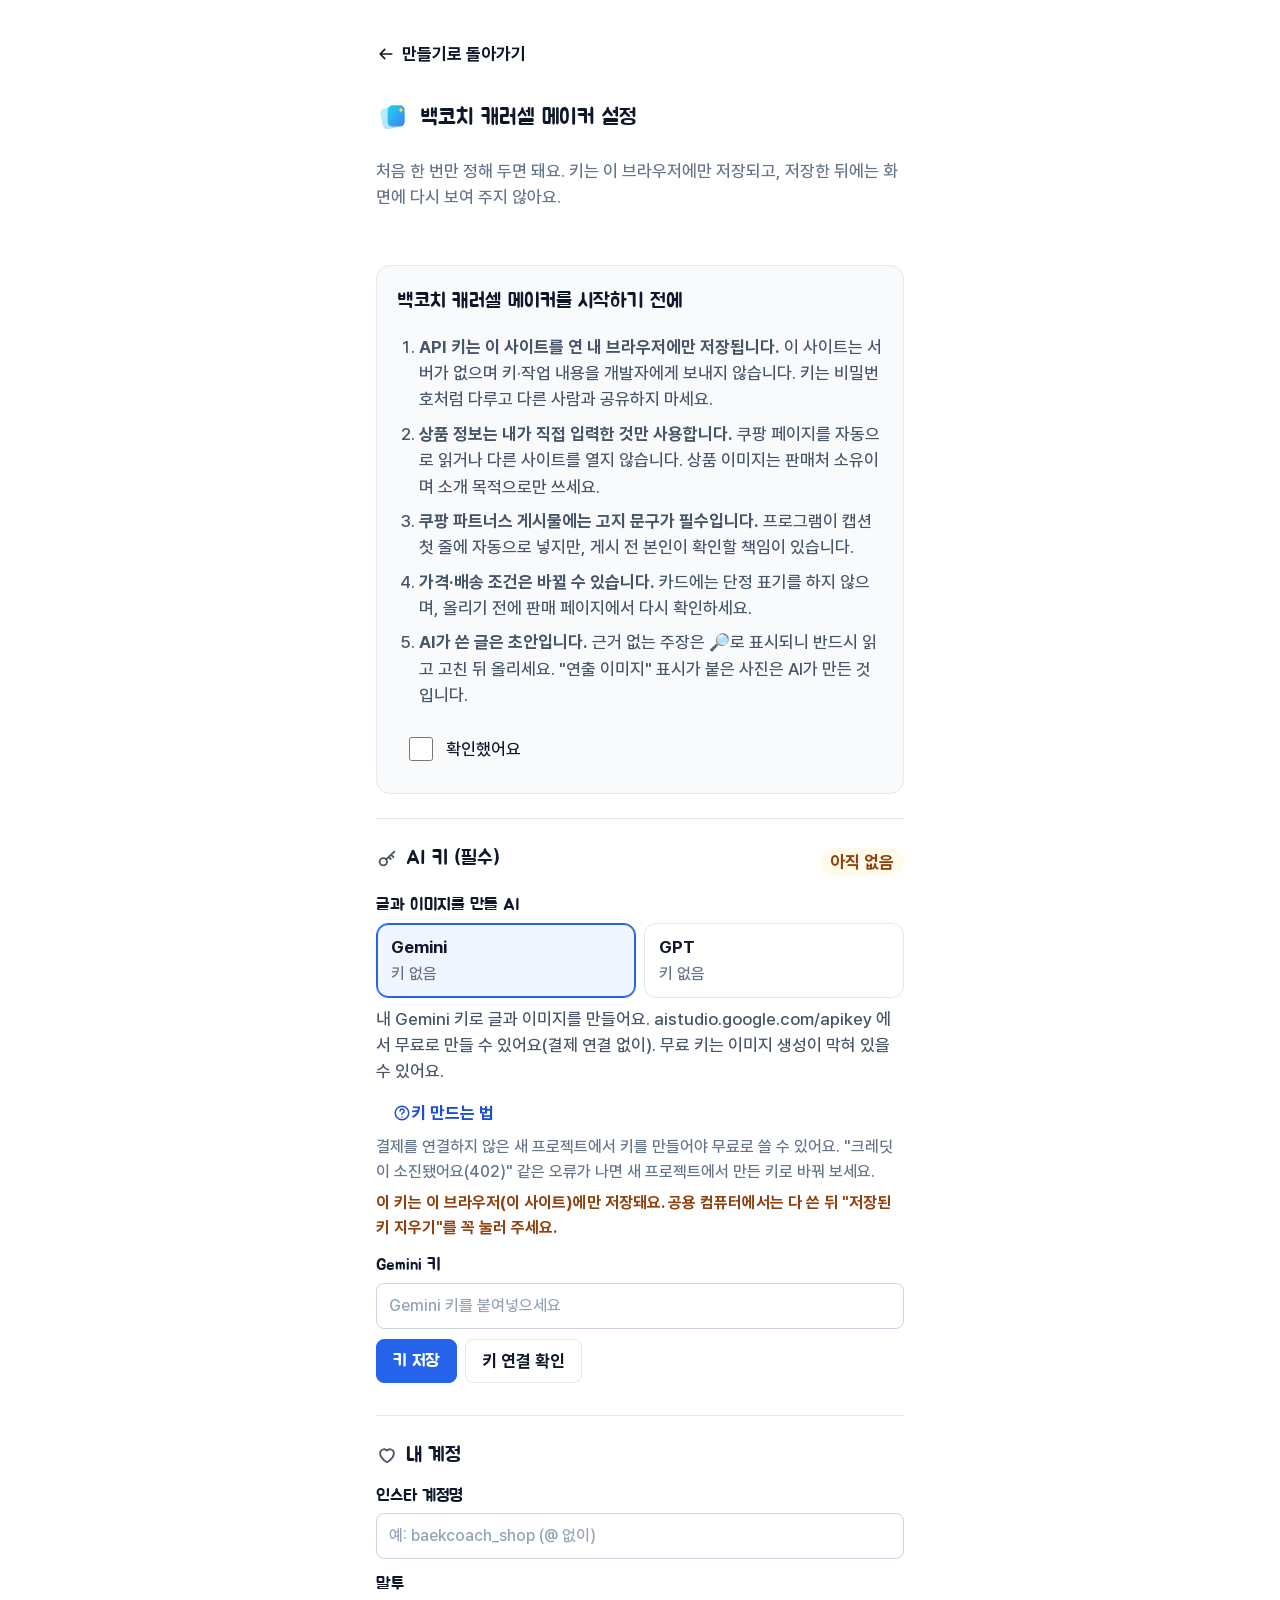
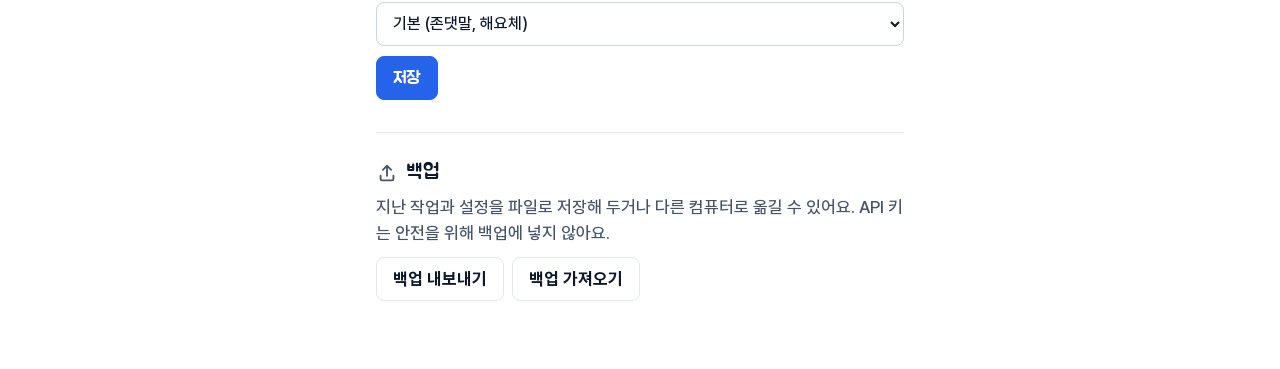
==== commit 28d42db3: "웹 버전 배포 2026-10-28 18:28" ====
--- a/settings.html
+++ b/settings.html
@@ -4,7 +4,7 @@
   <meta charset="utf-8">
   <meta name="viewport" content="width=device-width, initial-scale=1">
   <title>백코치 캐러셀 메이커 — 설정</title>
-  <meta name="description" content="백코치 캐러셀 메이커 설정: Gemini 키, 계정명, 말투, 고정 해시태그, 백업.">
+  <meta name="description" content="백코치 캐러셀 메이커 설정: AI 키(Gemini 또는 GPT), 계정명, 말투, 고정 해시태그, 백업.">
   <link rel="icon" type="image/png" href="icons/128.png">
   <link rel="stylesheet" href="options.css">
   <link rel="stylesheet" href="theme.css">
--- a/options.css
+++ b/options.css
@@ -58,3 +58,10 @@
 
 /* hidden 속성이 .input 등의 display 지정에 덮이지 않게 (말투 "직접 쓰기" 칸이 늘 보이던 문제) */
 [hidden] { display: none !important; }
+
+/* AI 고르기 (Gemini / GPT) */
+.provider-seg { display: grid; grid-template-columns: 1fr 1fr; gap: 8px; margin: 4px 0 8px; }
+.provider-btn { display: flex; flex-direction: column; align-items: flex-start; gap: 2px; min-height: 64px; padding: 10px 14px; border: 1px solid var(--line, #E2E8F0); border-radius: 12px; background: #fff; cursor: pointer; text-align: left; font: inherit; }
+.provider-btn[aria-pressed="true"] { border-color: var(--blue, #2563EB); box-shadow: 0 0 0 1px var(--blue, #2563EB) inset; background: var(--blue-soft, #EFF6FF); }
+.provider-name { font-weight: 700; font-size: 17px; color: var(--ink, #0F172A); }
+.provider-state { font-size: 16px; color: var(--sub, #64748B); }
--- a/theme.css
+++ b/theme.css
@@ -467,6 +467,8 @@
 .swatch-custom { flex: none; display: inline-flex; align-items: center; gap: 4px; min-height: 44px; padding: 0 12px; border: 1px solid var(--line); border-radius: 8px; color: var(--body); font-weight: 500; position: relative; cursor: pointer; }
 .swatch-custom .ico { margin: 0; }
 .color-input { position: absolute; inset: 0; width: 100%; height: 100%; opacity: 0; cursor: pointer; }
+.ad-color-auto { flex: none; margin-right: 6px; }
+#ad-color { margin-top: 8px; }
 .accent-tools { flex: none; display: inline-flex; align-items: center; gap: 6px; margin-right: 8px; }
 .accent-tools .btn { white-space: nowrap; }
 
@@ -557,3 +559,29 @@
 .guide-slide-title, .guide-tab, .mock-title, .faq > summary { font-family: var(--font-cute, inherit) !important; font-weight: 400 !important; }
 
 .link-btn[hidden], .guide-more[hidden] { display: none; }
+
+/* ── AI로 사진 바꾸기 시트 · 끌어다 놓기 (2026-10-28) ── */
+.photo-actions { flex-wrap: wrap; }
+.photo-actions [data-act="transform"] { flex-basis: 100%; color: var(--blue-dark); }
+.imgtool-sheet .sheet-body { display: flex; flex-direction: column; gap: 12px; }
+.imgtool-compare { display: grid; grid-template-columns: 1fr auto 1fr; align-items: center; gap: 8px; }
+.imgtool-arrow { color: var(--sub); display: inline-flex; }
+.imgtool-fig { margin: 0; display: flex; flex-direction: column; align-items: center; gap: 4px; }
+.imgtool-pic { width: 100%; aspect-ratio: 4 / 5; border-radius: 12px; background: var(--zone); border: 1px solid var(--line); overflow: hidden; display: flex; align-items: center; justify-content: center; }
+.imgtool-pic img { width: 100%; height: 100%; object-fit: contain; background: repeating-conic-gradient(#F1F5F9 0 25%, #fff 0 50%) 0 0 / 16px 16px; }
+.imgtool-empty { color: var(--sub); font-size: 14px; padding: 8px; text-align: center; }
+#imgtool-result .imgtool-pic { border-color: var(--blue); border-style: dashed; }
+#imgtool-result .imgtool-pic:has(img) { border-style: solid; }
+.imgtool-manual { display: flex; flex-direction: column; gap: 8px; padding-top: 8px; }
+.imgtool-steps { margin: 0; padding-left: 20px; display: flex; flex-direction: column; gap: 4px; }
+.imgtool-foot { display: flex; flex-direction: row; gap: 8px; flex-wrap: wrap; position: sticky; bottom: -24px; margin-bottom: -24px; background: #fff; padding: 8px 0 24px; }
+.imgtool-foot .btn { flex: 1 1 40%; gap: 6px; justify-content: center; }
+.imgtool-foot .btn-primary { flex-basis: 100%; }
+@media (min-width: 900px) { .imgtool-sheet { max-width: 620px; } }
+body.drop-over #stage { outline: 3px dashed var(--blue); outline-offset: -6px; border-radius: var(--r-sheet); background: var(--blue-soft); }
+
+/* PC 웹 사이드바 전용(desktop.css 가 보여 준다) */
+.nav-only, .nav-label { display: none; }
+.recreate-row { display: flex; flex-direction: column; gap: 4px; margin-top: 10px; }
+.recreate-row .btn { color: var(--blue-dark); }
+.photo-actions .btn, .recreate-row .btn { gap: 6px; }
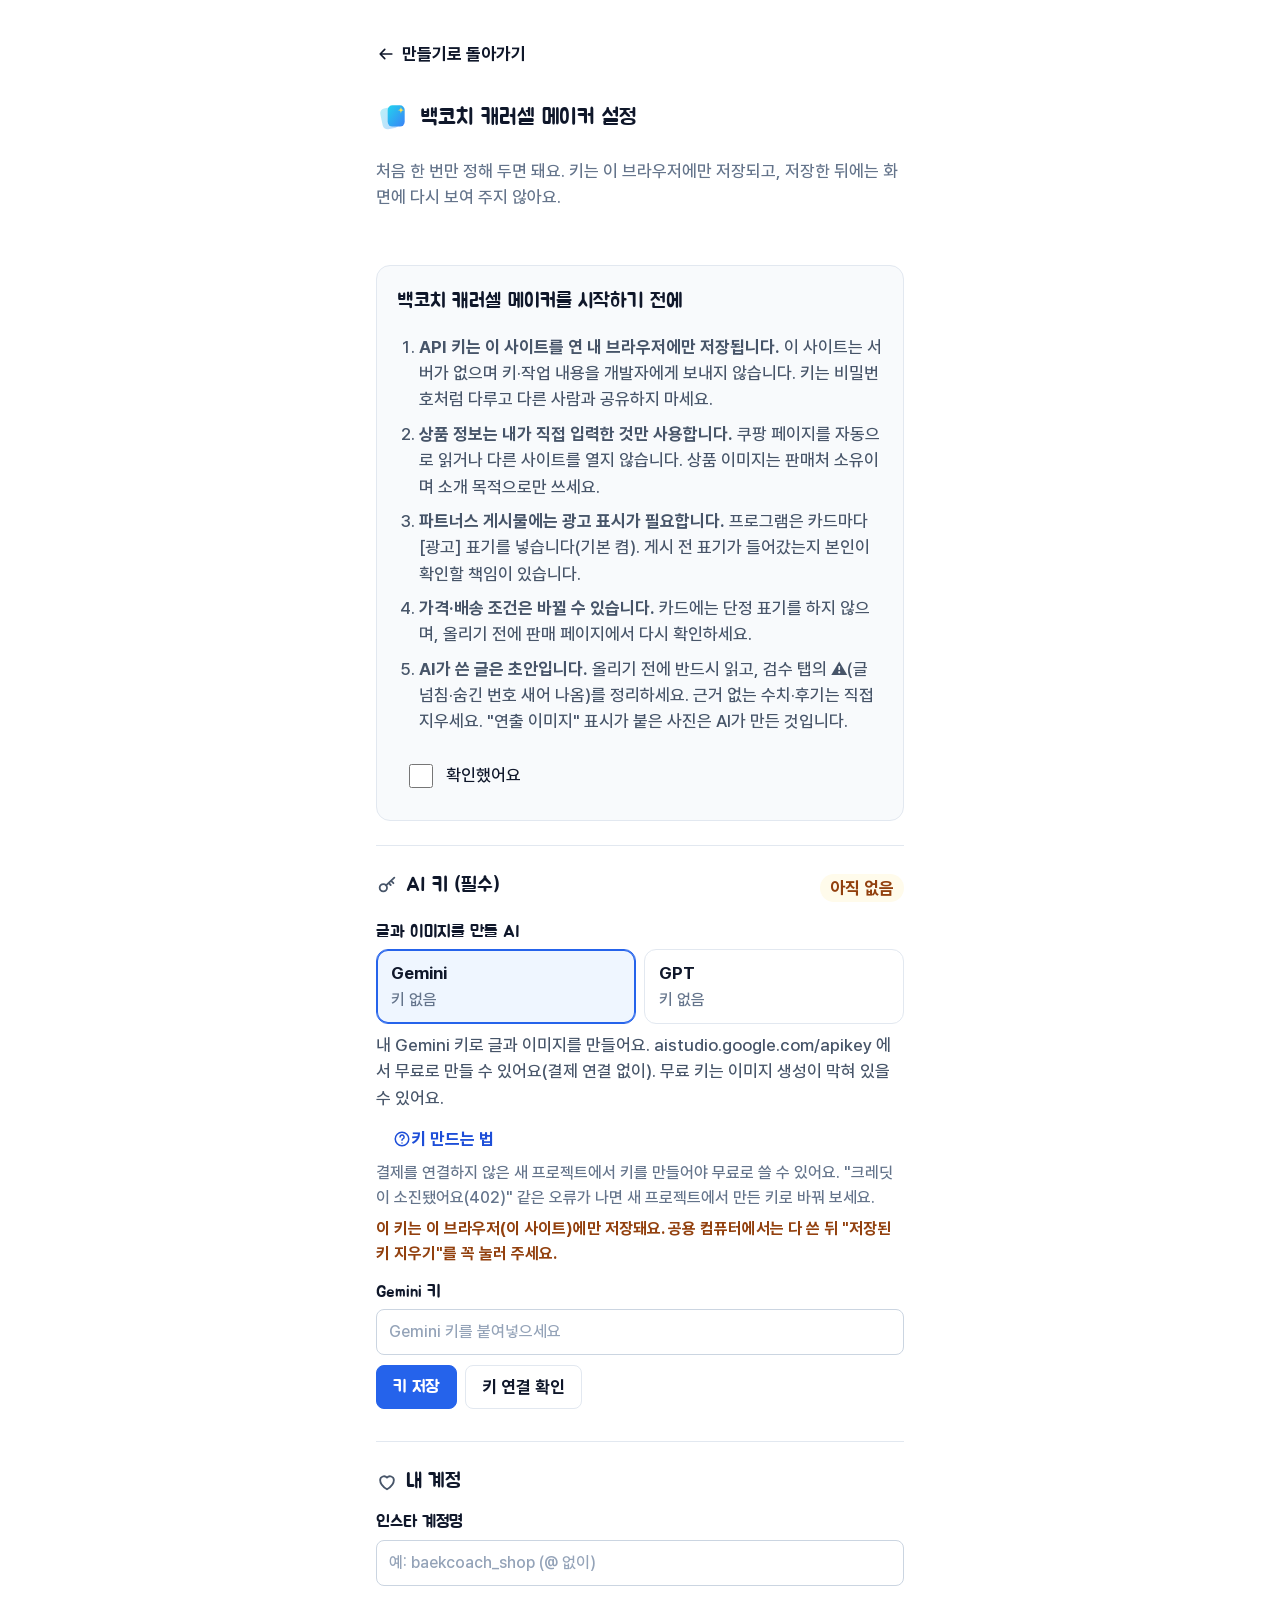
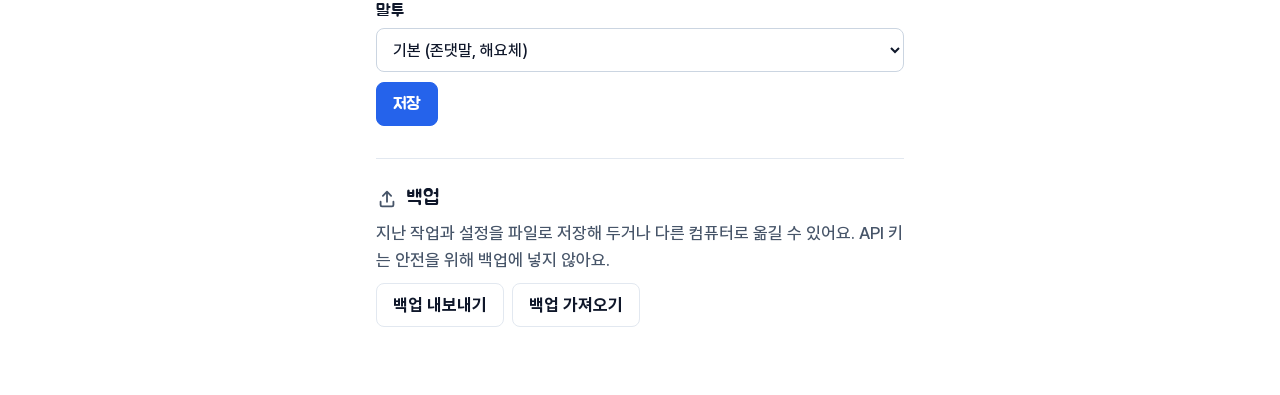
==== commit b63e47bd: "웹 버전 배포 2026-10-29 16:30" ====
--- a/settings.html
+++ b/settings.html
@@ -4,7 +4,7 @@
   <meta charset="utf-8">
   <meta name="viewport" content="width=device-width, initial-scale=1">
   <title>백코치 캐러셀 메이커 — 설정</title>
-  <meta name="description" content="백코치 캐러셀 메이커 설정: AI 키(Gemini 또는 GPT), 계정명, 말투, 고정 해시태그, 백업.">
+  <meta name="description" content="백코치 캐러셀 메이커 설정: AI 키(Gemini 또는 GPT), 계정명, 말투, 백업.">
   <link rel="icon" type="image/png" href="icons/128.png">
   <link rel="stylesheet" href="options.css">
   <link rel="stylesheet" href="theme.css">
--- a/theme.css
+++ b/theme.css
@@ -228,12 +228,23 @@
 .input::placeholder { color: #94A3B8; }
 .thumb, .thumb-btn { border-radius: var(--r-input); background: var(--track); }
 .thumb-btn[aria-pressed="true"] { border-color: var(--blue); }
+/* AI 로 바꾼 사진·원본 표시(글자는 CSS 로만 — 작은 배지) */
+.thumb-btn, .photo-thumb { position: relative; }
+.thumb-btn[data-kind]::after, .photo-thumb[data-kind="ai"]::after { position: absolute; left: 4px; bottom: 4px; padding: 0 6px; border-radius: 6px; background: rgba(15, 23, 42, .72); color: #fff; font-size: 12px; line-height: 18px; font-weight: 600; pointer-events: none; }
+.thumb-btn[data-kind="ai"]::after, .photo-thumb[data-kind="ai"]::after { content: "AI"; }
+.thumb-btn[data-kind="original"]::after { content: "원본"; }
 .thumb-empty { color: var(--sub); }
 .chip, .tag { min-height: 44px; border: 1px solid var(--line); border-radius: 8px; background: #fff; color: var(--body); font-weight: 500; box-shadow: none; transition: background .12s; }
 .chip:hover { background: var(--zone); }
 .chip:active { transform: none; box-shadow: none; }
 .chip[aria-pressed="true"] { background: var(--blue-soft); border-color: var(--blue); color: var(--blue-dark); font-weight: 700; box-shadow: none; }
-.chip.word[aria-pressed="true"] { background: #FEF08A; border-color: #FACC15; color: var(--ink); }
+.chip.word[aria-pressed="true"] { background: color-mix(in srgb, var(--hl, #FFE14D) 38%, #fff); border-color: var(--hl, #FACC15); color: var(--ink); }
+/* 강조 색 견본: 점 + 이름 알약 */
+.hl-swatches { display: flex; flex-wrap: wrap; gap: 6px; }
+.hl-swatch { display: inline-flex; align-items: center; gap: 6px; min-height: 44px; padding: 0 12px 0 10px; border: 1px solid var(--line); border-radius: 9999px; background: #fff; color: var(--body); cursor: pointer; }
+.hl-swatch:hover { background: var(--zone); }
+.hl-swatch[aria-pressed="true"] { border-color: var(--ink); box-shadow: inset 0 0 0 1px var(--ink); color: var(--ink); }
+.hl-dot { width: 16px; height: 16px; border-radius: 50%; background: var(--c); box-shadow: inset 0 0 0 1px rgba(0, 0, 0, .12); }
 .option, .style-btn, .result-btn, .cover-btn { border: 1px solid var(--line); border-radius: var(--r-input); background: #fff; box-shadow: none; }
 .option[aria-pressed="true"], .style-btn[aria-pressed="true"] { border-color: var(--blue); background: var(--blue-soft); }
 .picker { background: var(--zone); border: 1px solid var(--line); border-radius: var(--r-input); }
@@ -584,4 +595,64 @@
 .nav-only, .nav-label { display: none; }
 .recreate-row { display: flex; flex-direction: column; gap: 4px; margin-top: 10px; }
 .recreate-row .btn { color: var(--blue-dark); }
+.recreate-row .recreate-stop { color: inherit; }
 .photo-actions .btn, .recreate-row .btn { gap: 6px; }
+
+/* 말로 고치기 예시: 기본(확장·휴대폰 폭)은 숨기고 PC 화면에서만 작은 알약으로 보인다(desktop.css) */
+.chat-hints { display: none; }
+
+/* 사진 캐러셀 결정 띠: [사진 캐러셀 · 3장] 작은 한 줄 + 스타일 칩 */
+.decide-row.decide-photo { display: flex; align-items: center; justify-content: space-between; gap: 12px; }
+.decide-meta { margin: 0; display: inline-flex; align-items: center; gap: 6px; color: var(--sub); }
+.decide-photo .decide-chip { flex: 0 1 auto; min-width: 140px; }
+
+/* 사진 보고 이름 찾기: 이름 칸 바로 아래 작은 버튼 + 결과 한 줄 */
+.identify-row { display: flex; flex-wrap: wrap; align-items: center; gap: 4px 12px; margin-top: -4px; }
+.identify-row .btn { display: inline-flex; align-items: center; gap: 6px; width: auto; padding: 0 14px; border: 1px solid var(--line); border-radius: 9999px; background: #fff; color: var(--body); text-decoration: none; }
+.identify-row .btn:hover:not(:disabled) { background: var(--zone); }
+.identify-row .btn .ico { color: var(--blue); }
+.identify-note { margin: 0; flex: 1 1 200px; }
+.identify-note:empty { display: none; }
+.identify-busy { margin: 0; display: inline-flex; align-items: center; gap: 8px; color: var(--sub); font-size: 16px; min-height: 44px; }
+.identify-dot { width: 8px; height: 8px; border-radius: 50%; background: var(--blue); animation: identify-pulse 1s ease-in-out infinite; }
+@keyframes identify-pulse { 50% { opacity: .25; } }
+@media (prefers-reduced-motion: reduce) { .identify-dot { animation: none; } }
+/* 이게 맞나요? — 확인해야 만들기가 켜진다 */
+.identify-ask { flex: 1 1 100%; display: grid; gap: 4px; padding: 14px 16px; border: 1.5px solid var(--blue); border-radius: 14px; background: color-mix(in srgb, var(--blue) 5%, #fff); }
+.identify-ask.identify-unknown { border-color: var(--line); background: var(--zone); }
+.identify-ask p { margin: 0; }
+.identify-q { color: var(--sub); font-size: 16px; }
+.identify-name { font-size: 20px; font-weight: 600; color: var(--ink); letter-spacing: -0.01em; line-height: 1.3; }
+.identify-brand { display: flex; flex-wrap: wrap; align-items: center; gap: 4px 8px; margin-top: 4px !important; font-size: 16px; color: var(--ink); }
+.identify-brand > p { margin: 0; display: flex; flex-wrap: wrap; align-items: center; gap: 4px 8px; }
+.identify-brand.none { color: var(--sub); }
+.identify-brand-k { display: inline-flex; align-items: center; height: 28px; padding: 0 10px; border-radius: 9999px; background: #fff; border: 1px solid var(--line); color: var(--sub); font-size: 16px; }
+.identify-brand[data-from="logo"] .identify-brand-k { border-color: var(--blue); color: var(--blue); }
+.identify-brand .muted { font-size: 16px; }
+.identify-brand .btn-chip { min-height: 44px; padding: 0 14px; border-radius: 9999px; }
+.identify-acts { display: flex; flex-wrap: wrap; gap: 8px; margin-top: 8px; }
+.identify-row .identify-acts .btn-primary { background: var(--blue); border-color: var(--blue); color: #fff; }
+.identify-row .identify-acts .btn-primary .ico { color: #fff; }
+.identify-row .identify-acts .btn-primary:hover:not(:disabled) { background: var(--blue-dark); }
+.make-gate { margin: 0; color: var(--sub); }
+/* 검수 탭 · 카드별 검수: 카드 글 줄 */
+.card-check { display: grid; gap: 8px; }
+.card-lines { margin: 0; padding: 10px 12px; list-style: none; border-radius: 10px; background: var(--zone); color: var(--ink); }
+.card-lines li + li { margin-top: 2px; }
+
+/* 댓글 유도(제품 정보 숨기기) 스위치: 이름 칸 아래 */
+.tease-row { display: grid; gap: 4px; padding: 12px 14px; border: 1px solid var(--line); border-radius: 14px; background: var(--zone); }
+.tease-row[data-on="true"] { border-color: color-mix(in srgb, var(--blue) 35%, var(--line)); background: color-mix(in srgb, var(--blue) 4%, #fff); }
+.tease-head { display: flex; align-items: center; gap: 12px; }
+.tease-switch { flex: 0 0 auto; width: 56px; height: 44px; min-height: 44px; padding: 0; border: none; border-radius: 9999px; background: none; position: relative; cursor: pointer; }
+.tease-switch::before { content: ""; position: absolute; left: 4px; top: 8px; width: 48px; height: 28px; border-radius: 9999px; background: #CBD5E1; transition: background .15s; }
+.tease-switch[aria-checked="true"]::before { background: var(--blue); }
+.tease-knob { position: absolute; top: 11px; left: 7px; width: 22px; height: 22px; border-radius: 50%; background: #fff; box-shadow: 0 1px 2px rgba(15, 23, 42, .25); transition: transform .15s; }
+.tease-switch[aria-checked="true"] .tease-knob { transform: translateX(20px); }
+.tease-switch:focus-visible::before { outline: 2px solid var(--blue); outline-offset: 2px; }
+.tease-text { display: flex; flex-wrap: wrap; align-items: baseline; gap: 2px 8px; min-height: 44px; align-content: center; }
+.tease-label { font-size: 16px; font-weight: 600; color: var(--ink); cursor: pointer; }
+.tease-sub { font-size: 16px; color: var(--sub); }
+.tease-detail, .tease-flow { margin: 0; }
+.tease-row[data-on="true"] .tease-detail { color: var(--body); }
+@media (prefers-reduced-motion: reduce) { .tease-switch, .tease-knob { transition: none; } }
